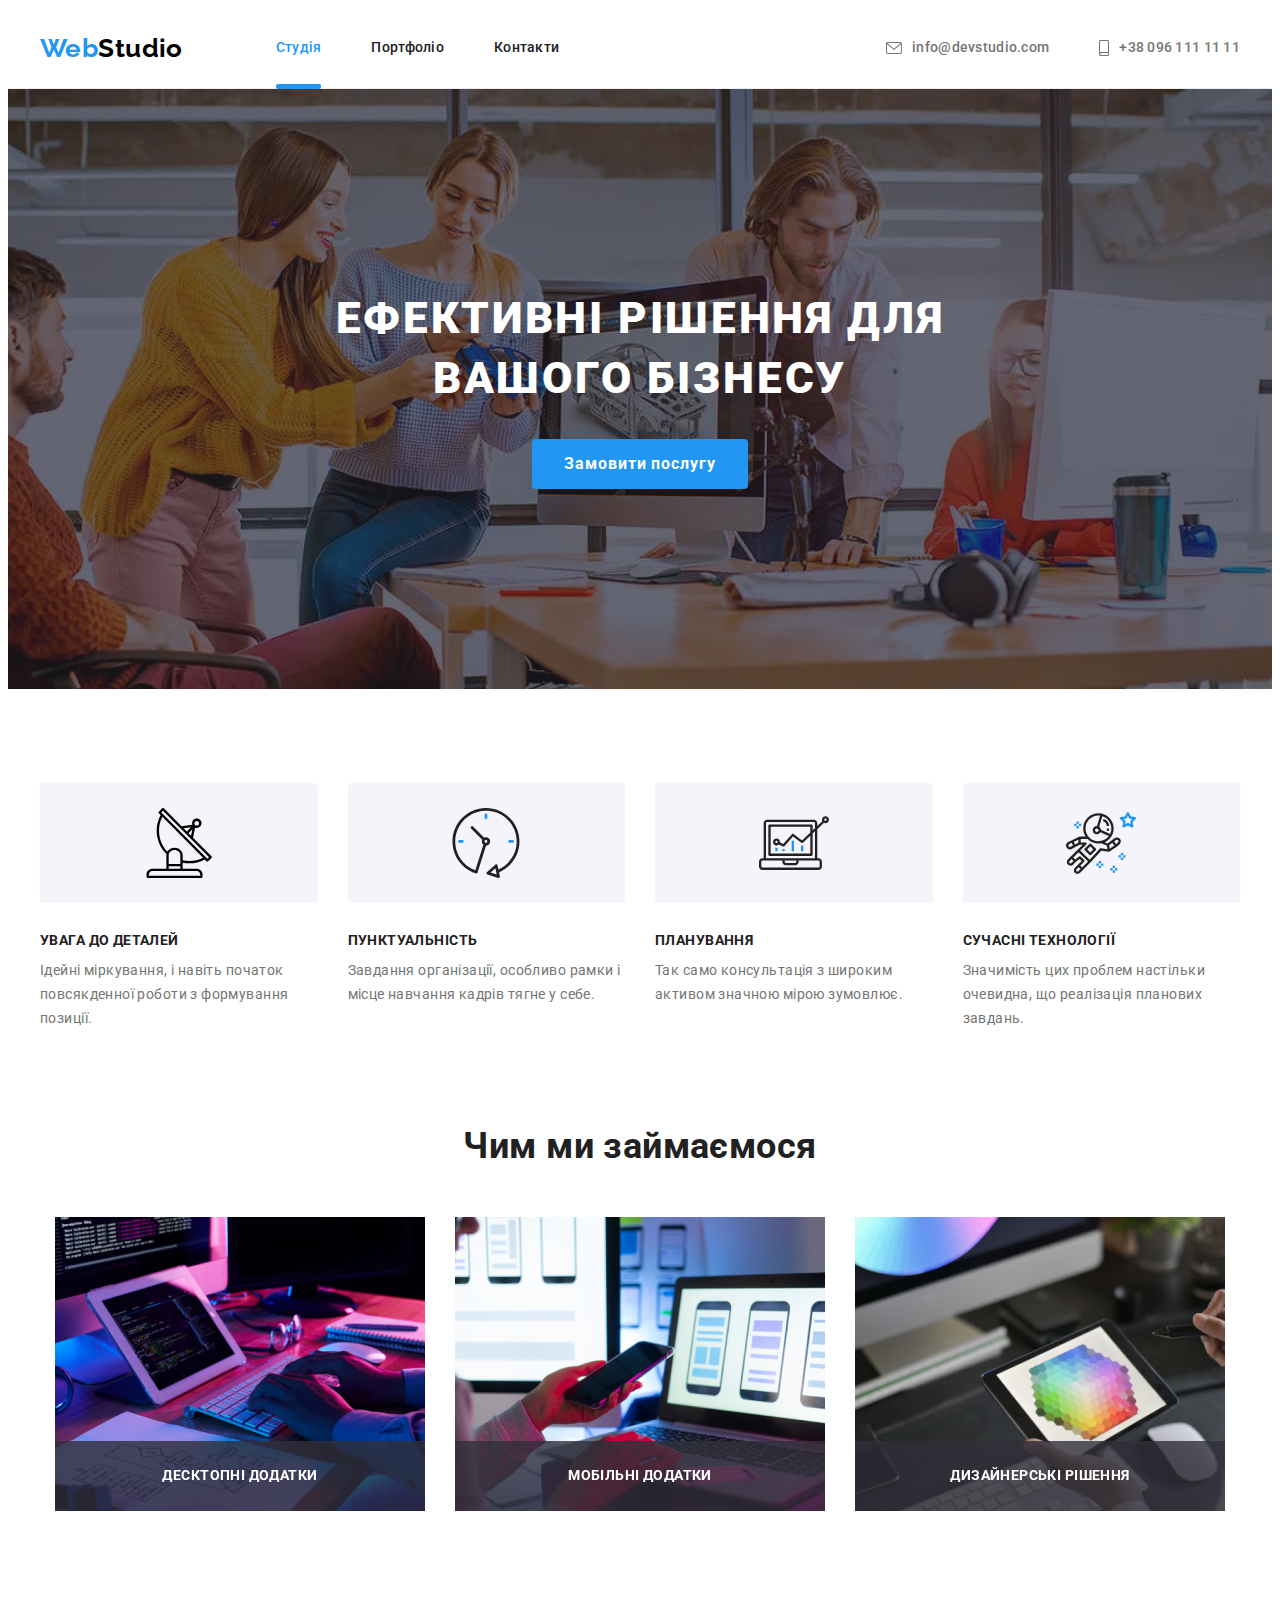
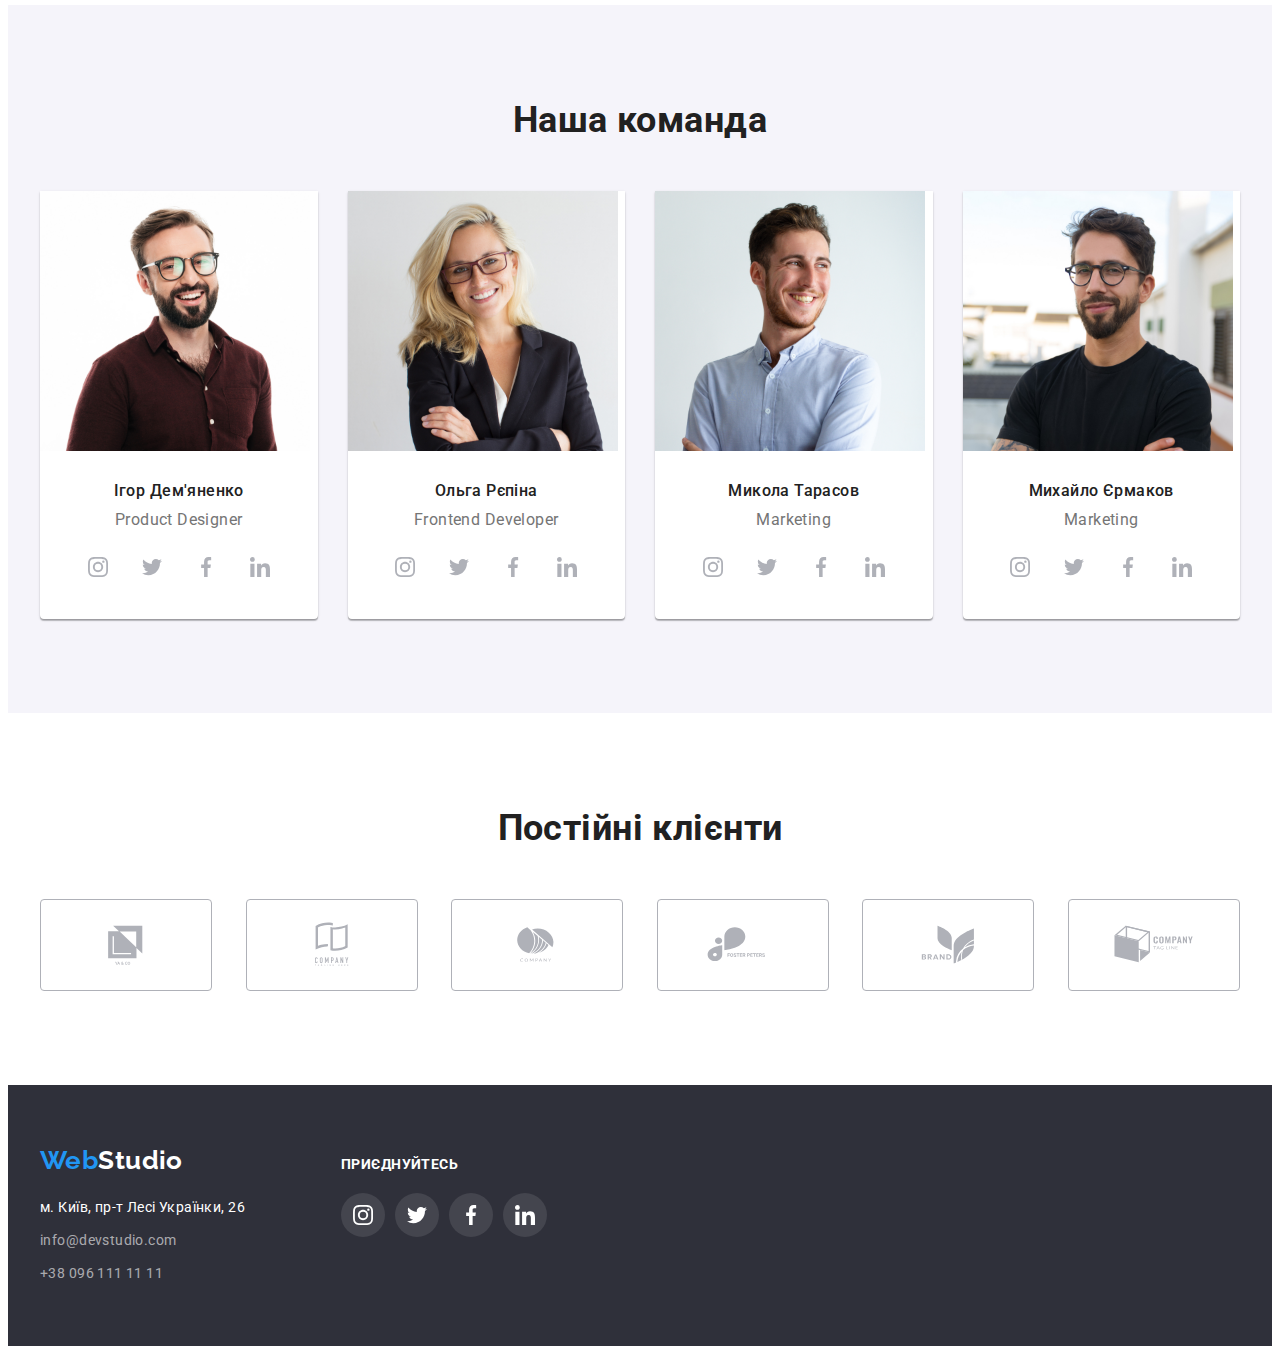
==== index.html @ 348ed179 "clone" ====
<!--Студія-->
<!DOCTYPE html>
<html lang="uk">

<head>
    <meta charset="UTF-8">
    <meta http-equiv="X-UA-Compatible" content="IE=edge">
    <meta name="viewport" content="width=device-width, initial-scale=1.0">
    <title>Document</title>
    <link rel="stylesheet" href="https://cdnjs.cloudflare.com/ajax/libs/modern-normalize/0.6.0/modern-normalize.min.css"
        integrity="sha256-a9JO7L1jGkja9va1xGMWEJspCfU/b9Vn5u/O5MdnKhw=" crossorigin="anonymous">
    <link
        href="https://fonts.googleapis.com/css2?family=Raleway:wght@700&family=Roboto:wght@400;500;700;900&display=swap"
        rel="stylesheet">

    <link rel="stylesheet" href="./css/styles.css">


</head>

<body>
    <header class="site-header">
        <div class="container">
            <a href="./index.html" class="logo"><span class="logo__accent">Web</span>Studio</a>
                <nav class="site-nav">
                    <ul class="list">
                        <li class="item"><a class="link link-current" href="">Студія</a></li>
                        <li class="item"><a class="link" href="./portfolio.html">Портфоліо</a></li>
                        <li class="item"><a class="link" href="">Контакти</a></li>
                    </ul>

                </nav>
                <ul class="auth-nav">
                    <li class="item">
                        <a class="link" href="mailto:info@devstudio.com"><svg class="icon-n" height="12" width="16">
                                <use href="./images/icons.svg#icon-envelope"></use>
                            </svg>info@devstudio.com</a>
                    </li>
                    <li class="item"><a class="link" href="tel:+380961111111"><svg class="icon-n" height="16" width="10">
                                <use href="./images/icons.svg#icon-smartphone"></use>
                            </svg>+38 096 111 11 11</a></li>
                </ul>
            </div>
    </header>
    <main>

        <section class="slogan">
            <div class="container">
            <h1 class="slogan-title">Ефективні рішення для <br />вашого бізнесу</h1>
            <button type="button" class="button-primary" data-modal-open>Замовити послугу</button>
            </div>
            <div class="backdrop is-hidden" data-modal>
                <div class="modal">
                    <button class="modal__button-close" data-modal-close>
                        <svg class="svg-close">
                            <use href="./images/sprite.svg#svg-close"></use>
                        </svg>
                    </button>
                    <form class="js-speaker-form form">
                        <h2 class="modal__topic">
                            Залиште свої дані, ми вам передзвонимо
                        </h2>
                        <label class="form-field">
                            <input type="text" name="name" class="form-input" placeholder=" ">
            
                            <span class="form-label">Ім'я</span>
                            <svg class="svg-modal">
                                <use href="./images/sprite.svg#modal-person"></use>
                            </svg>
                        </label>
            
                        <label class="form-field">
                            <input type="tel" name="tel" class="form-input" placeholder=" ">
            
                            <span class="form-label">Телефон</span>
                            <svg class="svg-modal">
                                <use href="./images/sprite.svg#modal-phone"></use>
                            </svg>
                        </label>
            
                        <label class="form-field">
                            <input type="email" name="mail" class="form-input" placeholder=" ">
            
                            <span class="form-label">Пошта</span>
                            <svg class="svg-modal">
                                <use href="./images/sprite.svg#modal-email"></use>
                            </svg>
                        </label>
                        <label class="form-field">
                            <textarea class="form-input form-input--comment" name="comment" placeholder=" "></textarea>
                            <span class="form-label--comment">Коментар</span>
                        </label>
            
                        <label class="form-field-checkbox">
                            <input class="checkbox" type="checkbox" name="topic" value="check">
                            <span class="icon"></span>
                            <span class="checkbox-text">
                                Погоджуюся з розсилкою та приймаю
                                <a href="" class="checkbox-link">Умови договору</a>
                            </span>
                        </label>
            
                        <button class="modal__button-send">Відправити</button>
                    </form>
                </div>
            </div>
        </section>

        <section class="features section">
            <div class="container">
                <h2 class="features-heading">Концепція</h2>
                <ul class="features-list">
                    <li class="item">
                        <div class="thumb">
                        <svg class="icon-p"  height="70" width="70">
                            <use href="./images/sprite.svg#icon-sputnik"></use>
                        </svg>
                        </div>
                        <h3 class="section-item-one">УВАГА ДО ДЕТАЛЕЙ</h3>
                        <p class="section-text">Ідейні міркування, і навіть початок повсякденної роботи з формування
                            позиції.</p>
                    </li>

                    <li class="item">
                        <div class="thumb">
                            <svg class="icon-p" height="70" width="70">
                                <use href="./images/icons.svg#icon-clock"></use>
                            </svg>
                        </div>
                        <h3 class="section-item-one">ПУНКТУАЛЬНІСТЬ</h3>
                        <p class="section-text">Завдання організації, особливо рамки і місце навчання кадрів тягне у
                            себе.</p>

                    </li>
                    <li class="item">
                        <div class="thumb">
                            <svg class="icon-p" height="70" width="70">
                                <use href="./images/icons.svg#icon-diagram"></use>
                            </svg>
                        </div>
                        <h3 class="section-item-one">ПЛАНУВАННЯ</h3>
                        <p class="section-text">Так само консультація з широким активом значною мірою зумовлює.</p>
                    </li>
                    <li class="item">
                        <div class="thumb">
                            <svg class="icon-p" height="70" width="70">
                                <use href="./images/icons.svg#icon-astronaut"></use>
                            </svg>
                        </div>
                        <h3 class="section-item-one">СУЧАСНІ ТЕХНОЛОГІЇ</h3>
                        <p class="section-text"> Значимість цих проблем настільки очевидна, що реалізація планових
                            завдань.
                        </p>
                    </li>
                </ul>
            </div>
        </section>
          
        <section class="what-we-do section">
            <div class="container">
            <h2 class="what-we-do__title">Чим ми займаємося</h2>
            <ul class="about-us list">
                <li class="about-us__item">
                    <img src="./images/img1.jpg" alt="Десктопні додатки" width="370">
                    <h3 class="about-us__label">Десктопні додатки</h3>
                </li>
                <li class="about-us__item">
                    <img src="./images/img2.jpg" alt="Мобільні додатки" width="370">
                    <h3 class="about-us__label">Мобільні додатки</h3>
                </li>
                <li class="about-us__item">
                    <img src="./images/img3.jpg" alt="Дизайнерські рішення" width="370">
                    <h3 class="about-us__label">Дизайнерські рішення</h3>
                </li>
            </ul>
            </div>
        </section>
    
        <section class="team section">
            <div class="container">
                <h2 class="section-title text-center ">Наша команда</h2>
                <ul class="team-cards text-center">
                    <li class="item">
                        <img class="image-block" src="./images/img4.jpg" alt="Ігор Дем'яненко" width="270">
                        <div class="description">
                            <h3 class="section-items">Ігор Дем'яненко</h3>
                            <p lang="en" class="section-desc">Product Designer</p>
                            <ul class="team-cards__social-links social-links">
                                <li class="social-links__item">
                                    <a href="" class="social-links__link">
                                        <svg class="social-links__icon" height="20" width="20">
                                            <use href="./images/icons.svg#icon-instagram"></use>
                                        </svg>
                                    </a>
                                </li>
                                <li class="social-links__item">
                                    <a href="" class="social-links__link">
                                        <svg class="social-links__icon" height="20" width="20">
                                            <use href="./images/icons.svg#icon-twitter"></use>
                                        </svg>
                                    </a>
                                </li>
                                <li class="social-links__item">
                                    <a href="" class="social-links__link">
                                        <svg class="social-links__icon" height="20" width="20">
                                            <use href="./images/icons.svg#icon-facebook"></use>
                                        </svg>
                                    </a>
                                </li>
                                <li class="social-links__item">
                                    <a href="" class="social-links__link">
                                        <svg class="social-links__icon" height="20" width="20">
                                            <use href="./images/icons.svg#icon-linkedin"></use>
                                        </svg>
                                    </a>
                                </li>
                            </ul>
                        </div>
                    </li>
                    <li class="item">
                        <img class="image-block" src="./images/img5.jpg" alt="Ольга Рєпіна" width="270">
                        <div class="description">
                            <h3 class="section-items">Ольга Рєпіна</h3>
                            <p lang="en" class="section-desc">Frontend Developer</p>
                            <ul class="team-cards__social-links social-links">
                                <li class="social-links__item">
                                    <a href="" class="social-links__link">
                                        <svg class="social-links__icon" height="20" width="20">
                                            <use href="./images/icons.svg#icon-instagram"></use>
                                        </svg>
                                    </a>
                                </li>
                                <li class="social-links__item">
                                    <a href="" class="social-links__link">
                                        <svg class="social-links__icon" height="20" width="20">
                                            <use href="./images/icons.svg#icon-twitter"></use>
                                        </svg>
                                    </a>
                                </li>
                                <li class="social-links__item">
                                    <a href="" class="social-links__link">
                                        <svg class="social-links__icon" height="20" width="20">
                                            <use href="./images/icons.svg#icon-facebook"></use>
                                        </svg>
                                    </a>
                                </li>
                                <li class="social-links__item">
                                    <a href="" class="social-links__link">
                                        <svg class="social-links__icon" height="20" width="20">
                                            <use href="./images/icons.svg#icon-linkedin"></use>
                                        </svg>
                                    </a>
                                </li>
                            </ul>
                        </div>
                    </li>
                    <li class="item">
                        <img class="image-block" src="./images/img6.jpg" alt="Микола Тарасов" width="270">
                        <div class="description">
                            <h3 class="section-items">Микола Тарасов</h3>
                            <p lang="en" class="section-desc">Marketing</p>
                            <ul class="team-cards__social-links social-links">
                                <li class="social-links__item">
                                    <a href="" class="social-links__link">
                                        <svg class="social-links__icon" height="20" width="20">
                                            <use href="./images/icons.svg#icon-instagram"></use>
                                        </svg>
                                    </a>
                                </li>
                                <li class="social-links__item">
                                    <a href="" class="social-links__link">
                                        <svg class="social-links__icon" height="20" width="20">
                                            <use href="./images/icons.svg#icon-twitter"></use>
                                        </svg>
                                    </a>
                                </li>
                                <li class="social-links__item">
                                    <a href="" class="social-links__link">
                                        <svg class="social-links__icon" height="20" width="20">
                                            <use href="./images/icons.svg#icon-facebook"></use>
                                        </svg>
                                    </a>
                                </li>
                                <li class="social-links__item">
                                    <a href="" class="social-links__link">
                                        <svg class="social-links__icon" height="20" width="20">
                                            <use href="./images/icons.svg#icon-linkedin"></use>
                                        </svg>
                                    </a>
                                </li>
                            </ul>
                        </div>
                    </li>
                    <li class="item">
                        <img class="image-block" src="./images/img7.jpg" alt="Михайло Єрмаков" width="270">
                        <div class="description">
                            <h3 class="section-items">Михайло Єрмаков</h3>
                            <p lang="en" class="section-desc">Marketing</p>
                            <ul class="team-cards__social-links social-links">
                                <li class="social-links__item">
                                    <a href="" class="social-links__link">
                                        <svg class="social-links__icon" height="20" width="20">
                                            <use href="./images/icons.svg#icon-instagram"></use>
                                        </svg>
                                    </a>
                                </li>
                                <li class="social-links__item">
                                    <a href="" class="social-links__link">
                                        <svg class="social-links__icon" height="20" width="20">
                                            <use href="./images/icons.svg#icon-twitter"></use>
                                        </svg>
                                    </a>
                                </li>
                                <li class="social-links__item">
                                    <a href="" class="social-links__link">
                                        <svg class="social-links__icon" height="20" width="20">
                                            <use href="./images/icons.svg#icon-facebook"></use>
                                        </svg>
                                    </a>
                                </li>
                                <li class="social-links__item">
                                    <a href="" class="social-links__link">
                                        <svg class="social-links__icon" height="20" width="20">
                                            <use href="./images/icons.svg#icon-linkedin"></use>
                                        </svg>
                                    </a>
                                </li>
                            </ul>
                        </div>
                    </li>
                </ul>
            </div>
        </section>
       
            <section class="customer section">
                <div class="container">
                <h2 class="customer_title">Постійні клієнти</h2>
                <ul class="customer_content list">
                    <li class="customer__item">
                        <a href="" class="customer__link">
                            <svg class="clients__icon" height="60" width="106">
                                <use href="./images/icons.svg#icon-client1"></use>
                            </svg>                    
                        </a>
                    </li>
                    <li class="customer__item">
                        <a href="" class="customer__link">
                            <svg class="clients__icon" height="60" width="106">
                                <use href="./images/icons.svg#icon-client2"></use>
                            </svg>
                        </a>
                    </li>
                    <li class="customer__item">
                        <a href="" class="customer__link">
                            <svg class="clients__icon" height="60" width="106">
                                <use href="./images/icons.svg#icon-client3"></use>
                            </svg>
                        </a>
                    </li>
                    <li class="customer__item">
                        <a href="" class="customer__link">
                            <svg class="clients__icon" height="60" width="106">
                                <use href="./images/icons.svg#icon-client4"></use>
                            </svg>
                        </a>
                    </li>
                    <li class="customer__item">
                        <a href="" class="customer__link">
                            <svg class="clients__icon" height="60" width="106">
                                <use href="./images/icons.svg#icon-client5"></use>
                            </svg>
                        </a>
                    </li>
                    <li class="customer__item">
                        <a href="" class="customer__link">
                            <svg class="clients__icon" height="60" width="106">
                                <use href="./images/icons.svg#icon-client6"></use>
                            </svg>
                        </a>
                    </li>
                </ul>
                </div>
            </section>
      
    </main>

    <footer class="site-footer">
        <div class="site-footer__container container">
            <div class="site-footer__nav-links">
                <a href="./index.html" class="logo site-footer__logo"><span class="logo__accent">Web</span>Studio</a>
                <address class="footer-contacts">
                    <ul>
                        <li class="footer-contacts__item">
                            <a class="footer-contacts__link footer-contacts__link--address"
                                href="https://goo.gl/maps/XUFfffDGWBc9zeDt5">м. Київ, пр-т Лесі Українки, 26</a>
                        </li>
                        <li class="footer-contacts__item">
                            <a class="footer-contacts__link" href="mailto:info@devstudio.com">info@devstudio.com</a>
                        </li>
                        <li class="footer-contacts__item">
                            <a class="footer-contacts__link" href="tel:+380961111111">+38 096 111 11 11</a>
                        </li>
                    </ul>
                </address>
            </div>

            <div class="site-footer__social-links">
                <p class="site-footer__heading">Приєднуйтесь</p>
                <ul class="site-footer__social-list social-links">
                    <li class="social-links__item">
                        <a href="" class="site-footer__social-link social-links__link">
                            <svg class="social-links__icon" height="20" width="20">
                                <use href="./images/icons.svg#icon-instagram"></use>
                            </svg>
                        </a>
                    </li>
                    <li class="social-links__item">
                        <a href="" class="site-footer__social-link social-links__link">
                            <svg class="social-links__icon" height="20" width="20">
                                <use href="./images/icons.svg#icon-twitter"></use>
                            </svg>
                        </a>
                    </li>
                    <li class="social-links__item">
                        <a href="" class="site-footer__social-link social-links__link">
                            <svg class="social-links__icon" height="20" width="20">
                                <use href="./images/icons.svg#icon-facebook"></use>
                            </svg>
                        </a>
                    </li>
                    <li class="social-links__item">
                        <a href="" class="site-footer__social-link social-links__link">
                            <svg class="social-links__icon" height="20" width="20">
                                <use href="./images/icons.svg#icon-linkedin"></use>
                            </svg>
                        </a>
                    </li>
                </ul>
            </div>
        </div>
    </footer>
    <script src="./js/modal.js"></script>
</body>

</html>
---- css/styles.css ----
:root {
    --primary-text-color: #757575;
    --title-text-color: #212121;
    --title-text-color-one: #000000;
    --accent-color: #2196F3;
    --primary-bt-color: #FFFFFF;
    --accent-color-one: #F5F4FA;
    --primary-phon-color: hsla(0, 0%, 100%, 0.6);
    --primary-brg-color: #2F303A;
    --header-border-color: #ececec;
    --list-items-gap: 30px;
    --portfolio-cards-border-color: #eee;
    --bg-color-gray: #f5f4fa;
    --text-color-social: #afb1b8;
    --bg-color-button: #188ce8;
    --thumb-color: #afb1b8;
    --thumb-color-hover: #2196f3;
    --border-input: rgba(255, 255, 255, 0.3);
    --cubic: cubic-bezier(0.42, 0, 0.58, 1);
    --portfolio-cart-before: rgba(33, 150, 243, 0.9);
    --modal-input: rgba(33, 33, 33, 0.2);
    --foot-line: rgba(255, 255, 255, 0.1);
    --line: rgba(0, 0, 0, 0.5);
    --text-grey-opac: rgba(255, 255, 255, 0.6);
    --text-copyright: rgba(255, 255, 255, 0.4);
    --border-card: #eeeeee;
}

h1,
h2,
h3,
h4,
h5,
h6,
p,
ul {
    margin: 0;
    padding: 0;
}
ul {
    list-style: none;
}
body {
    background: var(--primary-bt-color);
    color: var(--primary-text-color);
    font-size: 14px;
    font-family: Roboto, sans-serif;
    letter-spacing: 0.03em;
}
img {
    display: block;
    max-width: 100%;
    height: auto;
}
.container {
    margin-left: auto;
    margin-right: auto;
    padding-left: 15px;
    padding-right: 15px;
    width: 1200px;
}
.section {
    padding-top: 94px;
    padding-bottom: 94px;
}
.image-block {
    display: block;
}
.visually-hidden {
    position: absolute;
    width: 1px;
    height: 1px;
    margin: -1px;
    padding: 0;
    overflow: hidden;
    border: 0;
    clip: rect(0 0 0 0);
}
.link {
    text-decoration: none;
}
.text-center {
    text-align: center;
}
.heading {
    font-size: 36px;
    line-height: 1.17;
    text-align: center;
}
button {
    font-family: inherit;
    cursor: pointer;
}
.site-header {
    border-bottom: 1px solid var(--header-border-color);
}
.site-header .container {
    display: flex;
    align-items: center;
}
.site-nav {
    margin-left: 93px;
}
.site-nav .list {
    display: flex;
}
.site-nav .item:not(:first-child),
.auth-nav .item:not(:first-child) {
    margin-left: 50px;
}
.site-nav .link {
    color: var(--title-text-color);
    font-weight: 500;
    line-height: 1.14;
    letter-spacing: 0.02em;
    display: block;
    padding-top: 32px;
    padding-bottom: 32px;
    transition-property: color;
    transition-duration: 250ms;
    transition-timing-function: cubic-bezier(0.42, 0, 0.58, 1);
    position: relative;
}
.site-nav .link:hover,
.site-nav .link:focus {
    color: var(--accent-color);   
}
.site-nav .link-current {
    color: var(--accent-color);   
}
.site-nav .link-current::after{
    content: "";
        display: block;
        width: 100%;
        height: 5px;
        border-radius: 2px;
        background-color: var(--accent-color);
        position: absolute;
        left: 0px;
        bottom: -1px;
        opacity: 0;
}
.site-nav .link::after{
    opacity: 0;
}
.site-nav .link-current::after {
    opacity: 1;
}
.auth-nav .item {
    font-weight: 500;
    line-height: 1.14;
    letter-spacing: 0.02em; 
}
.auth-nav .link:hover,
.auth-nav .link:focus {
    color: var(--accent-color);
}
.auth-nav .link {
    display: flex;
    padding-top: 32px;
    padding-bottom: 32px;
    color: var(--primary-text-color);
    align-items: center;
    transition: color 250ms cubic-bezier(0.4, 0, 0.2, 1);
}
.auth-nav {
    display: flex;
    margin-left: auto;
    align-items: center;
}
.auth-nav .icon-n {
    --color4: currentColor;
    margin-right: 10px;    
}
.icon {
    display: inline-block;
    align-items: center;
    justify-content: center;
}
.logo {
    font-family: Raleway, sans-serif;
    font-weight: 700;
    font-size: 26px;
    line-height: 1.19;
    text-decoration: none;
    color: var(--title-text-color-one);
}
.logo__accent {
    color: var(--accent-color);
    font-family: Raleway, sans-serif;
}
.slogan {
    max-width: 1600px;
    margin: 0 auto;
    background-color: var(--primary-brg-color);
    padding-top: 200px;
    padding-bottom: 200px;
    text-align: center;
    background-image: linear-gradient(rgba(47, 48, 58, 0.4), rgba(47, 48, 58, 0.4)),
        url(../images/hero.jpg);
    background-repeat: no-repeat;
    background-position: center;
    background-size: 1600px;
}

.slogan-title {
    color: var(--primary-bt-color);
    font-weight: 900;
    font-size: 44px;
    line-height: 1.36;
    text-transform: uppercase;
    letter-spacing: 0.06em;
    text-align: center;
}

.button {
    color: var(--primary-bt-color);
    background-color: var(--accent-color);
    font-family: inherit;
    text-align: center;
}

.button-primary {
    color: var(--primary-bt-color);
    background-color: var(--accent-color);
    font-weight: 700;
    font-size: 16px;
    line-height: 1.88;
    letter-spacing: 0.06em;
    text-align: center;
    margin-top: 30px;
    padding: 10px 32px;
    border: 0 solid transparent;
    border-radius: 4px;
    transition-property:background-color;
    transition-duration: 250ms;
    transition-timing-function: cubic-bezier(0.42, 0, 0.58, 1);
}

.button-primary:hover,
.button-primary:focus {
    background-color: var(--bg-color-button); 
}

.backdrop {
    position: fixed;
    top: 0;
    left: 0;
    width: 100%;
    height: 100%;
    background-color: rgba(0, 0, 0, 0.5);
    opacity: 1;
    transition: opacity 250ms cubic-bezier(0.4, 0, 0.2, 1);
}

.backdrop.is-hidden {
    opacity: 0;
    pointer-events: none;
}

.backdrop.is-hidden .modal {
    transform: translate(-50%, -50%) scale(1.1);
}

.modal {
    position: absolute;
    top: 50%;
    left: 50%;

    min-height: 581px;
    min-width: 528px;

    background-color: var(--primary-bt-color);
    color: var(--title-text-color);
    transform: translate(-50%, -50%) scale(1);

    transition: transform 250ms cubic-bezier(0.4, 0, 0.2, 1);
    box-shadow: 0px 1px 3px rgba(0, 0, 0, 0.12), 0px 1px 1px rgba(0, 0, 0, 0.14), 0px 2px 1px rgba(0, 0, 0, 0.2);
        border-radius: 4px;
}

.modal__topic {
    margin: 0px;
    padding-bottom: 30px;
    font-weight: bold;
    font-size: 20px;
    line-height: 1.15;
    text-align: center;
    letter-spacing: 0.03em;
}

.modal__button-close {
    position: absolute;
    top: 8px;
    right: 8px;
    width: 30px;
    height: 30px;
    border-radius: 50%;
    border: none;
    background-color: var(--primary-bt-color);
    box-shadow: 0px 2px 1px rgba(0, 0, 0, 0.2), 0px 1px 1px rgba(0, 0, 0, 0.14),
        0px 1px 3px rgba(0, 0, 0, 0.12);

}
.modal__button-close:hover,
.modal__button-close:focus{
   fill: var(--accent-color)
}

.svg-close {
    width: 11px;
    height: 11px;
}
.form {
    padding: 40px;
    width: 528px;
}

.form-field {
    position: relative;
    display: block;
    color: var(--primary-text-color);
    margin-bottom: 28px;
    font-size: 14px;
    line-height: 1.14;
    letter-spacing: 0.01em;
}

.form-input {
    min-width: 448px;
    margin: 0px;
    padding: 14px 42px;
    font: inherit;
    border-radius: 4px;
    border: 1px solid var(--modal-input);
    outline: none;
}

.form-input--comment {
    width: 100%;
    height: 120px;
    resize: none;
}

.form-input:focus-within {
    border: 1px solid var(--accent-color);
}

.svg-modal {
    position: absolute;
    width: 18px;
    height: 18px;
    top: 50%;
    left: 16px;
    transform: translateY(-50%);
    transition: transform 250ms cubic-bezier(0.4, 0, 0.2, 1);
    display: inline-block;
    width: 18px;
    height: 18px;
}

.form-label {
    position: absolute;
    top: 50%;
    left: 42px;
    transform: translateY(-50%);
    transition: transform 250ms cubic-bezier(0.4, 0, 0.2, 1);
}

.form-label--comment {
    position: absolute;
    top: 12px;
    left: 16px;
    transform: translateY(0);
    transition: transform 250ms cubic-bezier(0.4, 0, 0.2, 1);
}

.form-field:focus-within>.form-label--comment {
    transform: translateY(-35px);
    color: var(--accent-color);
}

.form-input:not(:placeholder-shown)+.form-label--comment {
    transform: translateY(-35px);
}

.form-field:focus-within>.svg-modal {
    fill: var(--accent-color);
}

.form-field:focus-within>.form-label {
    transform: translate(-26px, -45px);
    color: var(--accent-color);
}

.form-input:not(:placeholder-shown)+.form-label {
    transform: translate(-26px, -45px);
}

.form-field-checkbox {
    display: inline-flex;
    align-items: center;
    margin-bottom: 30px;
}

.checkbox {
    position: absolute;
    width: 1px;
    height: 1px;
    margin: -1px;
    padding: 0;
    overflow: hidden;
    border: 0;
    clip: rect(0 0 0 0);
}

.icon {
    display: inline-block;
    width: 15px;
    height: 15px;
    margin-right: 8px;
    border: 2px solid var(--title-text-color);
    border-radius: 4px;
    box-shadow: 0px 2px 1px rgba(0, 0, 0, 0.2), 0px 1px 1px rgba(0, 0, 0, 0.14),
        0px 1px 3px rgba(0, 0, 0, 0.12);
}

.checkbox:checked+.icon {
    border-color: var(--accent-color);
    background-color: var(--accent-color);
    background-image: url(../images/icon-check.svg);
    background-size: contain;
}

.checkbox-text {
    font-size: 14px;
    line-height: 1.71;
    margin: 0px;
    padding: 0px;
    letter-spacing: 0.03em;
    color: var(--primary-text-color);
}

.checkbox-link {
    text-decoration: underline;
    color: var(--accent-color);
}

.modal__button-send {
    display: inline-block;
    border-radius: 4px;
    padding: 10px 32px;
    min-width: 200px;
    border: 1px solid transparent;
    color: var(--primary-bt-color);
    background-color: var(--accent-color);
    font-family: inherit;
    font-weight: bold;
    font-size: 16px;
    line-height: 1.87;
    text-decoration: none;
    text-align: center;
    transition: transform 250ms cubic-bezier(0.4, 0, 0.2, 1);
    box-shadow: 0px 4px 4px rgba(0, 0, 0, 0.15);
}

.features-heading,
.portfolio-heading {
    position: absolute;
    white-space: nowrap;
    width: 1px;
    height: 1px;
    overflow: hidden;
    border: 0;
    padding: 0;
    clip: rect(0 0 0 0);
    clip-path: inset(50%);
    margin: -1px;
}
.features-list {
    display: flex;
    margin-left: calc(-1 * var(--list-items-gap));
}

.features-list .thumb {
    height: 120px;
    border-radius: 4px;
    background-color: var(--bg-color-gray);
    margin-bottom: 30px;
}
.thumb {
    display: flex;
    align-items: center;
    justify-content: center;
}

.features-list .item {
    flex-basis: calc(100% / 4 - var(--list-items-gap));
    margin-left: var(--list-items-gap);
}

.what-we-do {
    padding-top: 0;
}
.what-we-do__title {
    color: var(--title-text-color);
    font-weight: bold;
    font-size: 36px;
    line-height: 1.17;
    text-align: center;
      margin-bottom: 50px;
}

.about-us {
    display: flex;
    justify-content: center;
}

.about-us__item {
    margin-left: 30px;
    position: relative;
}

.about-us__item:first-child {
    margin-left: 0px;
}

.about-us__label {
    display: inline-flex;
    justify-content: center;
    align-items: center;
    width: 100%;
    height: 70px;
    color: var(--primary-bt-color);
    font-weight: bold;
    font-size: 14px;
    line-height: 1.14;
    text-align: center;
    text-transform: uppercase;
    margin: 0px;
    background-color: rgba(47, 48, 58, 0.8);
    position: absolute;
    bottom: 0px;
    right: 50%;
    transform: translate(50%);
}
.team {
    background-color: var(--bg-color-gray);
}

.team-cards {
    display: flex;
    margin-top: 50px;
    margin-left: calc(-1 * var(--list-items-gap));
}
.section-items {
    color: var(--title-text-color);
    font-weight: 500;
    font-size: 16px;
    line-height: 1.19;
}
.section-desc {
    color: var(--primary-text-color);
    font-size: 16px;
    line-height: 1.19;
}
.team-cards .item {
    flex-basis: calc(100% / 3 - var(--list-items-gap));
    margin-left: var(--list-items-gap);

    background-color: var(--primary-bt-color);
    box-shadow: 0px 1px 3px rgba(0, 0, 0, 0.12), 0px 1px 1px rgba(0, 0, 0, 0.14),
        0px 2px 1px rgba(0, 0, 0, 0.2);
    border-radius: 0px 0px 4px 4px;
}

.team-cards .description {
    padding-top: 30px;
    padding-bottom: 30px;
    padding-left: 24px;
    padding-right: 24px;
}

.team-cards .section-desc {
    margin-top: 10px;
}

.social-links {
    margin-top: 16px;
    align-items: center;
    display: flex;
    justify-content: center;
}

.social-links__item:not(:last-child) {
    margin-right: 10px;
}

.social-links__link {
    display: flex;
    height: 44px;
    width: 44px;
    border-radius: 50%;
    color: var(--text-color-social);
    align-items: center;
    justify-content: center;
    transition: color 250ms cubic-bezier(0.4, 0, 0.2, 1), background-color 250ms cubic-bezier(0.4, 0, 0.2, 1);
}

.social-links__link:hover,
.social-links__link:focus {
    color: var(--primary-bt-color);
    background-color: var(--accent-color);
}

.social-links__icon {
    --color1: currentColor;
}
.customer_title {
    color: var(--title-text-color);
    font-weight: bold;
    font-size: 36px;
    line-height: 1.17;
    text-align: center;
    margin-bottom: 50px;
}

.customer_content {
    display: flex;
    justify-content: space-between;
}

.customer__item {
    margin-left: 30px;
}

.customer__item:first-child {
    margin-left: 0;
}

.customer__link {
    display: flex;
    align-items: center;
    justify-content: center;
    width: 170px;
    height: 90px;
    color: var(--text-color-social);
    border: 1px solid var(--text-color-social);
    border-radius: 4px;
    transition: color 250ms cubic-bezier(0.4, 0, 0.2, 1), border 250ms cubic-bezier(0.4, 0, 0.2, 1);
}

.customer__link:hover,
.customer__link:focus {
    color: var(--accent-color);
    border: 1px solid var(--accent-color);
}

.clients__icon {
    --color1: currentColor;
    height: 50px;
}
.option {
    display: flex;
    justify-content: center;
    margin-bottom: 50px;
}

.option__item {
    margin-left: 8px;
}

.option__item:first-child {
    margin-left: 0px;
}

.option__button {
    color: var(--title-text-color);
    background-color: var(--accent-color-one);
    font-weight: 500;
    font-size: 16px;
    line-height: 1.62;
    text-align: center;
    border-radius: 4px;
    border: none;
    padding: 6px 22px;
    transition-property: color, background-color, box-shadow;
    transition-duration: 250ms;
    transition-timing-function: cubic-bezier(0.42, 0, 0.58, 1);
}

.option__button:hover,
.option__button:focus {
    background-color: var(--accent-color);
    color: var(--primary-bt-color);
    box-shadow: 0px 2px 2px rgba(0, 0, 0, 0.12), 0px 1px 2px rgba(0, 0, 0, 0.08),
        0px 3px 1px rgba(0, 0, 0, 0.1);
}
.card-set {
    display: flex;
    flex-wrap: wrap;
    justify-content: center;
}

.card-set__item {
    width: 370px;
    margin-right: 30px;
    margin-bottom: 30px;
}


.card-set__link:hover {
    box-shadow: 1px 4px 6px rgba(0, 0, 0, 0.16), 0px 4px 4px rgba(0, 0, 0, 0.06),
        0px 1px 1px rgba(0, 0, 0, 0.12);

}

.card-set__link.link {
    display: block;
    transition: box-shadow 250ms var(--cubic);
}

.card-set__img {
    position: relative;
    overflow: hidden;
}

.card-set__item:nth-child(3n) {
    margin-right: 0px;
}

.card-set__item:nth-last-child(-n + 3) {
    margin-bottom: 0px;
}

.filter-about {
    color: var(--primary-bt-color);
    padding: 63px 24px;
    font-size: 18px;
    line-height: 1.56;
    margin: 0px;
}

.card-set__tabs {
    padding: 20px 24px;
    border: 1px solid var(--border-card);
}

.card-set__p {
    position: absolute;
    bottom: 0px;
    left: 0px;
    width: 100%;
    height: 100%;
    background-color: var(--portfolio-cart-before);
    transform: translateY(100%);
    opacity: 1;
    transition: transform 250ms var(--cubic), opacity 250ms var(--cubic),
        box-shadow 250ms var(--cubic);
}

.card-set__link:hover .card-set__p,
.card-set__link:focus .card-set__p {
    transform: translateY(0);
    opacity: 1;
}

.card-set__title {
    color: var(--title-text-color);
    font-weight: bold;
    font-size: 18px;
    line-height: 2;
    letter-spacing: 0.06em;
    margin-bottom: 4px;
}

.card-set__text {
    color: var(--primary-text-color);
    font-size: 16px;
    line-height: 1.87;
}

.button-div input {
    margin: 0;
    padding: 18px 12px;
    border-radius: 4px;
    box-shadow: 0px 4px 4px rgba(0, 0, 0, 0.15);
}
.site-footer {
    padding-top: 60px;
    padding-bottom: 60px;
    background-color: var(--primary-brg-color);
}

.site-footer__container {
    display: flex;
    align-items: baseline;
}

.site-footer__nav-links {
    width: 231px;
}

.site-footer__logo {
    color: var(--primary-bt-color);
}

.site-footer__social-links {
    margin-left: 70px;
}

.site-footer__heading {
    font-weight: 700;
    line-height: 1.14;
    text-transform: uppercase;
    color: var(--primary-bt-color);
}

.site-footer__social-list {
    margin-top: 20px;
}

.site-footer__social-link {
    color: var(--primary-bt-color);
    background-color: rgba(255, 255, 255, 0.1);
}

.footer-contacts {
    margin-top: 20px;
}
.footer-contacts__item:not(:first-child) {
    margin-top: 9px;
}

.footer-contacts__link {
    font-style: normal;
    text-decoration: none;
    line-height: 1.71;
    color: var(--primary-phon-color);
    transition: color 250ms cubic-bezier(0.4, 0, 0.2, 1);
}

.footer-contacts__link:hover,
.footer-contacts__link:focus {
    color: var(--accent-color);
}

.footer-contacts__link--address {
    color: var(--primary-bt-color);
}
.section-item-one {
    color: var(--title-text-color);
    font-weight: 700;
    font-size: 14px;
    line-height: 1.14;
    letter-spacing: 0.03em;
    margin-bottom: 10px;
}

.section-text {
    color: var(--primary-text-color);
    line-height: 1.71;
}

.section-title {
    font-weight: 700;
    font-size: 36px;
    line-height: 1.17;
    color: var(--title-text-color);
}
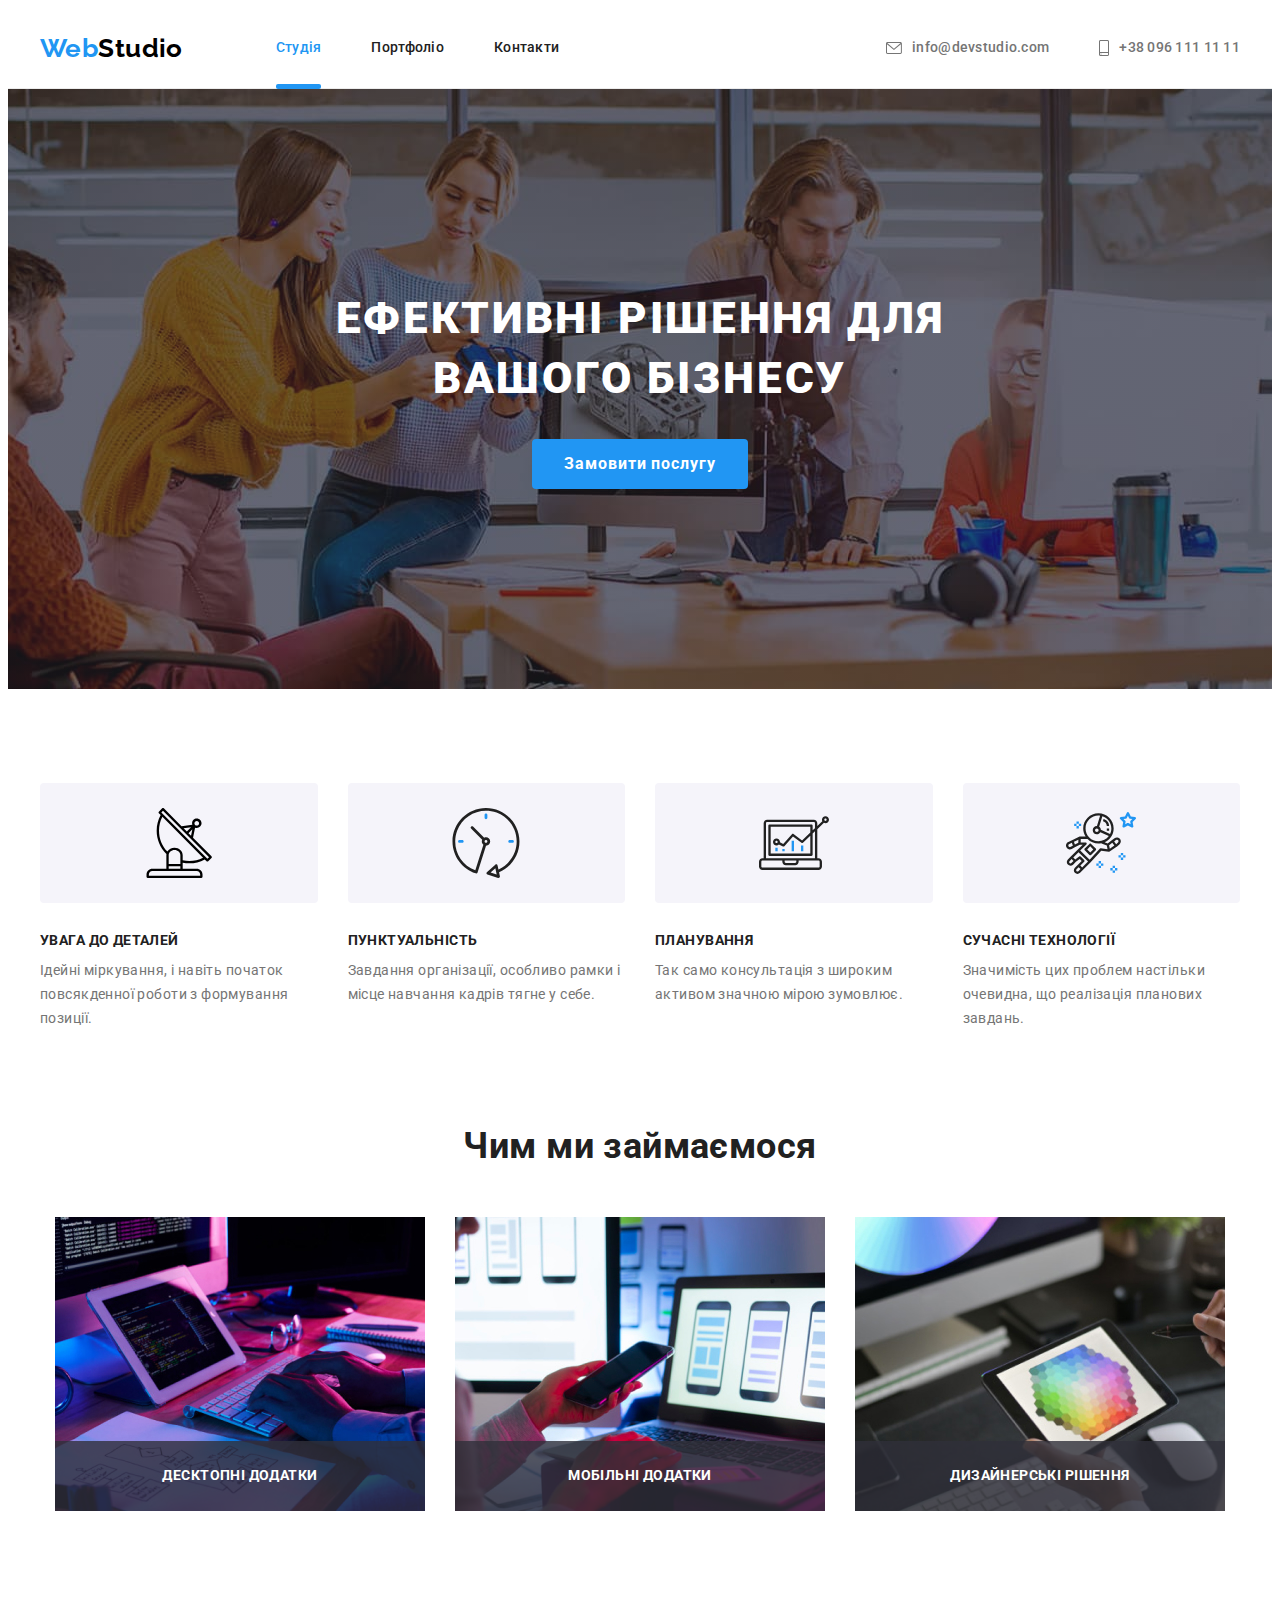
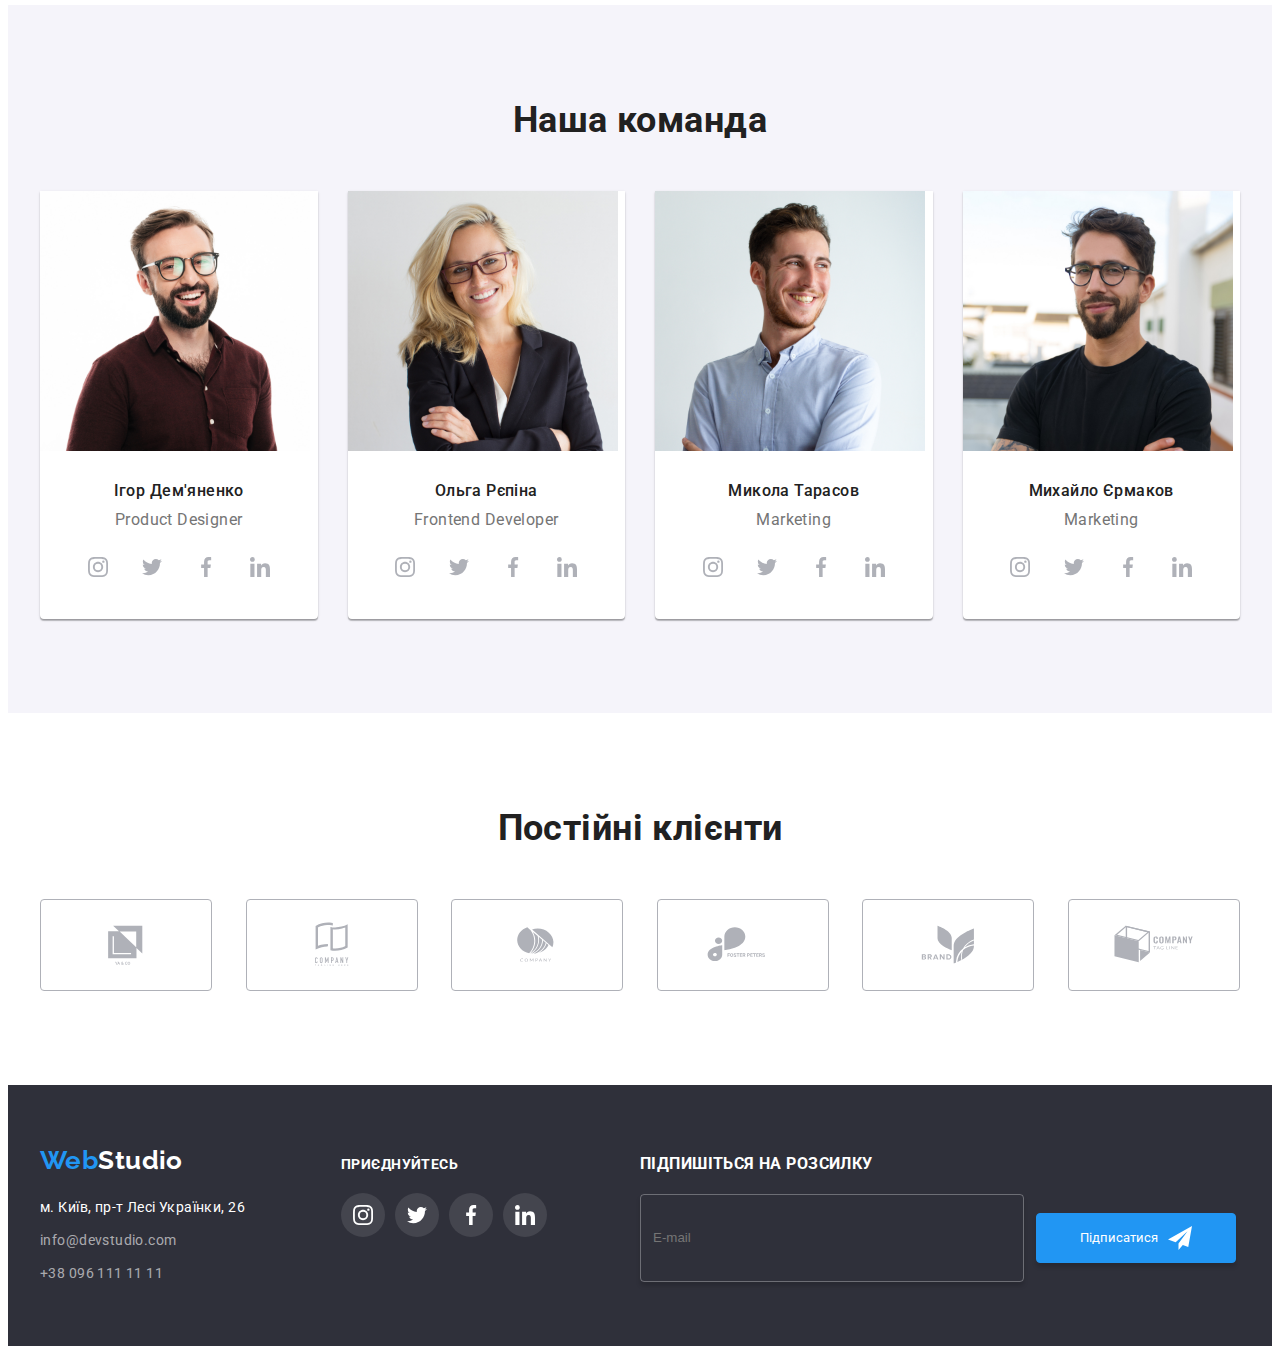
==== commit 9c169042: "modal" ====
--- a/index.html
+++ b/index.html
@@ -22,88 +22,83 @@
     <header class="site-header">
         <div class="container">
             <a href="./index.html" class="logo"><span class="logo__accent">Web</span>Studio</a>
-                <nav class="site-nav">
-                    <ul class="list">
-                        <li class="item"><a class="link link-current" href="">Студія</a></li>
-                        <li class="item"><a class="link" href="./portfolio.html">Портфоліо</a></li>
-                        <li class="item"><a class="link" href="">Контакти</a></li>
-                    </ul>
-
-                </nav>
-                <ul class="auth-nav">
-                    <li class="item">
-                        <a class="link" href="mailto:info@devstudio.com"><svg class="icon-n" height="12" width="16">
-                                <use href="./images/icons.svg#icon-envelope"></use>
-                            </svg>info@devstudio.com</a>
-                    </li>
-                    <li class="item"><a class="link" href="tel:+380961111111"><svg class="icon-n" height="16" width="10">
-                                <use href="./images/icons.svg#icon-smartphone"></use>
-                            </svg>+38 096 111 11 11</a></li>
-                </ul>
-            </div>
+            <nav class="site-nav">
+                <ul class="list">
+                    <li class="item"><a class="link link-current" href="">Студія</a></li>
+                    <li class="item"><a class="link" href="./portfolio.html">Портфоліо</a></li>
+                    <li class="item"><a class="link" href="">Контакти</a></li>
+                </ul>
+
+            </nav>
+            <ul class="auth-nav">
+                <li class="item">
+                    <a class="link" href="mailto:info@devstudio.com"><svg class="icon-n" height="12" width="16">
+                            <use href="./images/icons.svg#icon-envelope"></use>
+                        </svg>info@devstudio.com</a>
+                </li>
+                <li class="item"><a class="link" href="tel:+380961111111"><svg class="icon-n" height="16" width="10">
+                            <use href="./images/icons.svg#icon-smartphone"></use>
+                        </svg>+38 096 111 11 11</a></li>
+            </ul>
+        </div>
     </header>
     <main>
 
         <section class="slogan">
             <div class="container">
-            <h1 class="slogan-title">Ефективні рішення для <br />вашого бізнесу</h1>
-            <button type="button" class="button-primary" data-modal-open>Замовити послугу</button>
-            </div>
-            <div class="backdrop is-hidden" data-modal>
+                <h1 class="slogan-title">Ефективні рішення для <br />вашого бізнесу</h1>
+                <button type="button" class="button-primary" data-modal-open>Замовити послугу</button>
+            </div>
+            <div data-modal class="overlay is-hidden">
                 <div class="modal">
-                    <button class="modal__button-close" data-modal-close>
-                        <svg class="svg-close">
-                            <use href="./images/sprite.svg#svg-close"></use>
-                        </svg>
-                    </button>
-                    <form class="js-speaker-form form">
-                        <h2 class="modal__topic">
-                            Залиште свої дані, ми вам передзвонимо
-                        </h2>
-                        <label class="form-field">
-                            <input type="text" name="name" class="form-input" placeholder=" ">
+                    <div class="close-wrap">
+                        <button data-modal-close class="btn-close" type="button">
+                            <svg class="icon icon-close" width="11" height="11">
+                                <use href="./images/sprite.svg#svg-close"></use>
+                            </svg>
+                        </button>
+                    </div>
+                    <form class="order__form" action="index.html" name="f1" method="get">
+                        <h3 class="form__title">Залиште свої дані, ми вам передзвонимо</h3>
+                        <label class="form__label" for="name">Ім'я</label>
+                        <div class="input-wrap">
+                            <input class="form__input name" type="text" name="name" id="name" required>
+                            <svg class="icon icon-name" width="12" height="12">
+                            <use href="./images/sprite.svg#modal-person"></use>
+                            </svg>
+                        </div>
+                        <label class="form__label" for="tel">Телефон</label>
+                        <div class="input-wrap">
+                            <input class="form__input tel" type='tel' name="tel" id="tel" required>
+                            <svg class="icon icon-tel" width="12" height="12">
+                                <use href="./images/sprite.svg#modal-phone"></use>
+                            </svg>
+                        </div>
+                        <label class="form__label" for="email">Пошта</label>
+                        <div class="input-wrap">
+                            <input class="form__input email" type="email" name="email" id="email" required>
+                            <svg class="icon icon-email" width="12" height="12">
+                                <use href="./images/sprite.svg#modal-email"></use>
+                            </svg>
+                        </div>
+                        <div class="input-wrap">
+                            <label class="form__label" for="form-text">Коментар</label>
+                            <textarea class="form__input form__text" id="form-text" placeholder="Введіть текст"></textarea>
+                        </div>
+                    </form>
+                    
+                    <label class="form-field-checkbox">
+                        <input class="checkbox" type="checkbox" name="topic" value="check">
+                        <span class="icon-topic"></span>
+                        <span class="checkbox-text">
+                            Погоджуюся з розсилкою та приймаю
+                            <a href="" class="checkbox-link">Умови договору</a>
+                        </span>
+                    </label>
+                    
+                    <button class="modal__button-send">Відправити</button>
+                </div>
             
-                            <span class="form-label">Ім'я</span>
-                            <svg class="svg-modal">
-                                <use href="./images/sprite.svg#modal-person"></use>
-                            </svg>
-                        </label>
-            
-                        <label class="form-field">
-                            <input type="tel" name="tel" class="form-input" placeholder=" ">
-            
-                            <span class="form-label">Телефон</span>
-                            <svg class="svg-modal">
-                                <use href="./images/sprite.svg#modal-phone"></use>
-                            </svg>
-                        </label>
-            
-                        <label class="form-field">
-                            <input type="email" name="mail" class="form-input" placeholder=" ">
-            
-                            <span class="form-label">Пошта</span>
-                            <svg class="svg-modal">
-                                <use href="./images/sprite.svg#modal-email"></use>
-                            </svg>
-                        </label>
-                        <label class="form-field">
-                            <textarea class="form-input form-input--comment" name="comment" placeholder=" "></textarea>
-                            <span class="form-label--comment">Коментар</span>
-                        </label>
-            
-                        <label class="form-field-checkbox">
-                            <input class="checkbox" type="checkbox" name="topic" value="check">
-                            <span class="icon"></span>
-                            <span class="checkbox-text">
-                                Погоджуюся з розсилкою та приймаю
-                                <a href="" class="checkbox-link">Умови договору</a>
-                            </span>
-                        </label>
-            
-                        <button class="modal__button-send">Відправити</button>
-                    </form>
-                </div>
-            </div>
         </section>
 
         <section class="features section">
@@ -112,9 +107,9 @@
                 <ul class="features-list">
                     <li class="item">
                         <div class="thumb">
-                        <svg class="icon-p"  height="70" width="70">
-                            <use href="./images/sprite.svg#icon-sputnik"></use>
-                        </svg>
+                            <svg class="icon-p" height="70" width="70">
+                                <use href="./images/sprite.svg#icon-sputnik"></use>
+                            </svg>
                         </div>
                         <h3 class="section-item-one">УВАГА ДО ДЕТАЛЕЙ</h3>
                         <p class="section-text">Ідейні міркування, і навіть початок повсякденної роботи з формування
@@ -155,27 +150,27 @@
                 </ul>
             </div>
         </section>
-          
+
         <section class="what-we-do section">
             <div class="container">
-            <h2 class="what-we-do__title">Чим ми займаємося</h2>
-            <ul class="about-us list">
-                <li class="about-us__item">
-                    <img src="./images/img1.jpg" alt="Десктопні додатки" width="370">
-                    <h3 class="about-us__label">Десктопні додатки</h3>
-                </li>
-                <li class="about-us__item">
-                    <img src="./images/img2.jpg" alt="Мобільні додатки" width="370">
-                    <h3 class="about-us__label">Мобільні додатки</h3>
-                </li>
-                <li class="about-us__item">
-                    <img src="./images/img3.jpg" alt="Дизайнерські рішення" width="370">
-                    <h3 class="about-us__label">Дизайнерські рішення</h3>
-                </li>
-            </ul>
+                <h2 class="what-we-do__title">Чим ми займаємося</h2>
+                <ul class="about-us list">
+                    <li class="about-us__item">
+                        <img src="./images/img1.jpg" alt="Десктопні додатки" width="370">
+                        <h3 class="about-us__label">Десктопні додатки</h3>
+                    </li>
+                    <li class="about-us__item">
+                        <img src="./images/img2.jpg" alt="Мобільні додатки" width="370">
+                        <h3 class="about-us__label">Мобільні додатки</h3>
+                    </li>
+                    <li class="about-us__item">
+                        <img src="./images/img3.jpg" alt="Дизайнерські рішення" width="370">
+                        <h3 class="about-us__label">Дизайнерські рішення</h3>
+                    </li>
+                </ul>
             </div>
         </section>
-    
+
         <section class="team section">
             <div class="container">
                 <h2 class="section-title text-center ">Наша команда</h2>
@@ -331,16 +326,16 @@
                 </ul>
             </div>
         </section>
-       
-            <section class="customer section">
-                <div class="container">
+
+        <section class="customer section">
+            <div class="container">
                 <h2 class="customer_title">Постійні клієнти</h2>
                 <ul class="customer_content list">
                     <li class="customer__item">
                         <a href="" class="customer__link">
                             <svg class="clients__icon" height="60" width="106">
                                 <use href="./images/icons.svg#icon-client1"></use>
-                            </svg>                    
+                            </svg>
                         </a>
                     </li>
                     <li class="customer__item">
@@ -379,9 +374,9 @@
                         </a>
                     </li>
                 </ul>
-                </div>
-            </section>
-      
+            </div>
+        </section>
+
     </main>
 
     <footer class="site-footer">
@@ -437,6 +432,18 @@
                     </li>
                 </ul>
             </div>
+            <div class="subscribe">
+                <h3 class="subscribe__title">Підпишіться на розсилку</h3>
+                <div class="button-div">
+                    <input type="text" placeholder="E-mail" class="subscribe__input" />
+                    <button class="subscribe__button">
+                        Підписатися
+                        <svg class="svg-send__icon-send" height="24" width="24">
+                            <use href="./images/sprite.svg#icon-send"></use>
+                        </svg>
+                    </button>
+                </div>
+            </div>
         </div>
     </footer>
     <script src="./js/modal.js"></script>
--- a/css/styles.css
+++ b/css/styles.css
@@ -1,4 +1,3 @@
-
 :root {
     --primary-text-color: #757575;
     --title-text-color: #212121;
@@ -38,9 +37,11 @@
     margin: 0;
     padding: 0;
 }
+
 ul {
     list-style: none;
 }
+
 body {
     background: var(--primary-bt-color);
     color: var(--primary-text-color);
@@ -48,11 +49,13 @@
     font-family: Roboto, sans-serif;
     letter-spacing: 0.03em;
 }
+
 img {
     display: block;
     max-width: 100%;
     height: auto;
 }
+
 .container {
     margin-left: auto;
     margin-right: auto;
@@ -60,13 +63,16 @@
     padding-right: 15px;
     width: 1200px;
 }
+
 .section {
     padding-top: 94px;
     padding-bottom: 94px;
 }
+
 .image-block {
     display: block;
 }
+
 .visually-hidden {
     position: absolute;
     width: 1px;
@@ -77,38 +83,48 @@
     border: 0;
     clip: rect(0 0 0 0);
 }
+
 .link {
     text-decoration: none;
 }
+
 .text-center {
     text-align: center;
 }
+
 .heading {
     font-size: 36px;
     line-height: 1.17;
     text-align: center;
 }
+
 button {
     font-family: inherit;
     cursor: pointer;
 }
+
 .site-header {
     border-bottom: 1px solid var(--header-border-color);
 }
+
 .site-header .container {
     display: flex;
     align-items: center;
 }
+
 .site-nav {
     margin-left: 93px;
 }
+
 .site-nav .list {
     display: flex;
 }
+
 .site-nav .item:not(:first-child),
 .auth-nav .item:not(:first-child) {
     margin-left: 50px;
 }
+
 .site-nav .link {
     color: var(--title-text-color);
     font-weight: 500;
@@ -122,40 +138,48 @@
     transition-timing-function: cubic-bezier(0.42, 0, 0.58, 1);
     position: relative;
 }
+
 .site-nav .link:hover,
 .site-nav .link:focus {
-    color: var(--accent-color);   
-}
+    color: var(--accent-color);
+}
+
 .site-nav .link-current {
-    color: var(--accent-color);   
-}
-.site-nav .link-current::after{
+    color: var(--accent-color);
+}
+
+.site-nav .link-current::after {
     content: "";
-        display: block;
-        width: 100%;
-        height: 5px;
-        border-radius: 2px;
-        background-color: var(--accent-color);
-        position: absolute;
-        left: 0px;
-        bottom: -1px;
-        opacity: 0;
-}
-.site-nav .link::after{
+    display: block;
+    width: 100%;
+    height: 5px;
+    border-radius: 2px;
+    background-color: var(--accent-color);
+    position: absolute;
+    left: 0px;
+    bottom: -1px;
     opacity: 0;
 }
+
+.site-nav .link::after {
+    opacity: 0;
+}
+
 .site-nav .link-current::after {
     opacity: 1;
 }
+
 .auth-nav .item {
     font-weight: 500;
     line-height: 1.14;
-    letter-spacing: 0.02em; 
-}
+    letter-spacing: 0.02em;
+}
+
 .auth-nav .link:hover,
 .auth-nav .link:focus {
     color: var(--accent-color);
 }
+
 .auth-nav .link {
     display: flex;
     padding-top: 32px;
@@ -164,20 +188,24 @@
     align-items: center;
     transition: color 250ms cubic-bezier(0.4, 0, 0.2, 1);
 }
+
 .auth-nav {
     display: flex;
     margin-left: auto;
     align-items: center;
 }
+
 .auth-nav .icon-n {
     --color4: currentColor;
-    margin-right: 10px;    
-}
+    margin-right: 10px;
+}
+
 .icon {
     display: inline-block;
     align-items: center;
     justify-content: center;
 }
+
 .logo {
     font-family: Raleway, sans-serif;
     font-weight: 700;
@@ -186,10 +214,12 @@
     text-decoration: none;
     color: var(--title-text-color-one);
 }
+
 .logo__accent {
     color: var(--accent-color);
     font-family: Raleway, sans-serif;
 }
+
 .slogan {
     max-width: 1600px;
     margin: 0 auto;
@@ -233,171 +263,292 @@
     padding: 10px 32px;
     border: 0 solid transparent;
     border-radius: 4px;
-    transition-property:background-color;
+    transition-property: background-color;
     transition-duration: 250ms;
     transition-timing-function: cubic-bezier(0.42, 0, 0.58, 1);
 }
 
 .button-primary:hover,
 .button-primary:focus {
-    background-color: var(--bg-color-button); 
-}
-
-.backdrop {
+    background-color: var(--bg-color-button);
+}
+
+.overlay {
     position: fixed;
     top: 0;
     left: 0;
     width: 100%;
     height: 100%;
-    background-color: rgba(0, 0, 0, 0.5);
+    background-color: rgba(0, 0, 0, 0.2);
     opacity: 1;
-    transition: opacity 250ms cubic-bezier(0.4, 0, 0.2, 1);
-}
-
-.backdrop.is-hidden {
+    z-index: 3;
+    transition: opacity 250ms cubic-bezier(0.4, 0, 0.2, 1), visibility 250ms cubic-bezier(0.4, 0, 0.2, 1);
+}
+
+.modal {
+    position: absolute;
+    width: 528px;
+    top: 50%;
+    left: 50%;
+    background-color: var(--primary-bt-color);
+    box-shadow: 0px 1px 3px rgba(0, 0, 0, 0.12), 0px 1px 1px rgba(0, 0, 0, 0.14), 0px 2px 1px rgba(0, 0, 0, 0.2);
+    border-radius: 4px;
+    color: var(--title-text-color-one);
+    z-index: 5;
+    transform: translate(-50%, -50%);
+    padding: 40px 39px 40px 41px;
+}
+
+.is-hidden {
+    visibility: hidden;
     opacity: 0;
     pointer-events: none;
 }
 
-.backdrop.is-hidden .modal {
-    transform: translate(-50%, -50%) scale(1.1);
-}
-
-.modal {
-    position: absolute;
-    top: 50%;
-    left: 50%;
-
-    min-height: 581px;
-    min-width: 528px;
-
-    background-color: var(--primary-bt-color);
-    color: var(--title-text-color);
-    transform: translate(-50%, -50%) scale(1);
-
-    transition: transform 250ms cubic-bezier(0.4, 0, 0.2, 1);
-    box-shadow: 0px 1px 3px rgba(0, 0, 0, 0.12), 0px 1px 1px rgba(0, 0, 0, 0.14), 0px 2px 1px rgba(0, 0, 0, 0.2);
-        border-radius: 4px;
-}
-
-.modal__topic {
-    margin: 0px;
-    padding-bottom: 30px;
-    font-weight: bold;
-    font-size: 20px;
-    line-height: 1.15;
-    text-align: center;
-    letter-spacing: 0.03em;
-}
-
-.modal__button-close {
+.btn-close {
     position: absolute;
     top: 8px;
     right: 8px;
     width: 30px;
     height: 30px;
+    border: 1px solid rgba(0, 0, 0, 0.1);
+    background-color: var(--primary-bt-color);
     border-radius: 50%;
-    border: none;
-    background-color: var(--primary-bt-color);
-    box-shadow: 0px 2px 1px rgba(0, 0, 0, 0.2), 0px 1px 1px rgba(0, 0, 0, 0.14),
-        0px 1px 3px rgba(0, 0, 0, 0.12);
-
-}
-.modal__button-close:hover,
-.modal__button-close:focus{
-   fill: var(--accent-color)
-}
-
-.svg-close {
-    width: 11px;
-    height: 11px;
-}
-.form {
-    padding: 40px;
-    width: 528px;
-}
-
-.form-field {
+}
+
+.close-wrap {
+    width: 100%;
+    height: auto;
+    fill: inherit;
+}
+
+.btn-close:hover,
+.btn-close:focus {
+    fill: var(--accent-color);
+}
+
+.form__title {
+    font-weight: 700;
+    font-size: 20px;
+    line-height: 1.15;
+    text-align: center;
+    letter-spacing: 0.03em;
+    color: var(--title-text-color);
+    margin-bottom: 12px;
+}
+
+.form__label {
+    font-size: 12px;
+    line-height: 1.16;
+    letter-spacing: 0.01em;
+    color: var(--primary-text-color);
+    display: flex;
+}
+
+.input-wrap {
     position: relative;
+    fill: var(--title-text-color);
+    transition: fill cubic-bezier(0.4, 0, 0.2, 1);
+}
+
+.input-wrap:hover .form__input,
+.input-wrap:focus .form__input {
+    border-color: var(--accent-colorr);
+}
+
+.input-wrap:hover,
+.input-wrap:focus {
+    fill: var(--accent-color);
+}
+
+.order__form .icon {
+    position: absolute;
+    top: 16px;
+    left: 16px;
+    fill: inherit;
+}
+
+.form__input {
+    width: 100%;
+    height: 40px;
+    border: 1px solid rgba(33, 33, 33, 0.2);
+    font-size: 12px;
+    line-height: 1.16;
+    letter-spacing: 0.01em;
+    border-radius: 4px;
+    padding-left: 42px;
+    margin-top: 4px;
+    transition: border-color 250ms cubic-bezier(0.4, 0, 0.2, 1);
+}
+
+.order .input-wrap:not(:last-child) {
+    margin-bottom: 10px;
+}
+
+.form__text {
+    height: 130px;
+    resize: none;
+    padding: 12px 16px;
+    color: rgba(117, 117, 117, 0.5);
+}
+
+.checkbox-wrapper {
+    display: flex;
+    justify-content: center;
+    align-items: center;
+    margin-top: 25px;
+}
+
+.checkbox-container {
+    position: relative;
+    width: 16px;
+    height: 15px;
+    margin-right: 8.38px;
+    fill: var(--primary-bt-color);
+}
+
+.form__checkbox {
+    position: absolute;
+    width: 100%;
+    height: 100%;
+    top: 0;
+    left: 0;
+    opacity: 0;
+    z-index: 7;
+}
+
+.checkbox-wrap {
+    position: absolute;
+    width: 100%;
+    height: 100%;
+    top: 0;
+    left: 0;
+    border: 2px solid var(--title-text-color);
+    border-radius: 3px;
+    transition: background-color 250ms cubic-bezier(0.4, 0, 0.2, 1);
+}
+
+.icon-Vector {
+    position: absolute;
+    width: 100%;
+    height: 100%;
+    top: 0;
+    left: 0;
+    fill: inherit;
+}
+
+.form__checkbox:checked~.checkbox-wrap {
+    background-color: var(--accent-color);
+}
+
+.checkbox__text {
+    font-size:14px;
+    line-height: 1.71;
+    letter-spacing:0.03em;
+    color: var(--primary-text-color);
+}
+
+.checkbox__text-blue {
+    color: var(--accent-color);
+}
+
+.form__btn {
+    width: 200px;
+}
+.cards {
+    align-items: flex-start;
+    gap: 30px;
+}
+
+.card {
+    width: 270px;
+
+}
+
+.icon-wrapper {
+    display: flex;
+    justify-content: center;
+    align-items: center;
+    height: 120px;
+    width: 100%;
+    background-color: #F5F4FA;
+    border-radius: 4px;
+}
+
+.cards__title {
+    font-weight: 700;
+    font-size:14px;
+    line-height: 1.4;
+    letter-spacing: 0.03em;
+    text-transform: uppercase;
+    margin-top: 30px;
+}
+
+.cards__text {
+    margin-top: 10px;
+    width: 270px;
+    font-weight: 400;
+    font-size: 14px;
+    line-height: 1.7;
+    letter-spacing: 0.03em;
+    color: var(--primary-text-color);
+}
+
+.offers {
+    padding-top: 0;
+}
+
+
+.offers__title {
+    margin-bottom: 50px;
+    font-weight: 700;
+    font-size: 36px;
+    line-height: 1.16;
+    text-align: center;
+    letter-spacing:0.03em;
+
+}
+
+.offers__card {
+    position: relative;
+    width: 370px;
+    height: 294px;
+}
+
+
+.offers__img {
+    position: absolute;
     display: block;
-    color: var(--primary-text-color);
-    margin-bottom: 28px;
-    font-size: 14px;
-    line-height: 1.14;
-    letter-spacing: 0.01em;
-}
-
-.form-input {
-    min-width: 448px;
-    margin: 0px;
-    padding: 14px 42px;
-    font: inherit;
-    border-radius: 4px;
-    border: 1px solid var(--modal-input);
-    outline: none;
-}
-
-.form-input--comment {
+    max-width: 100%;
+    height: auto;
+}
+
+.offers__box {
+    cursor: pointer;
+    position: absolute;
+    bottom: 0;
+    z-index: 2;
     width: 100%;
-    height: 120px;
-    resize: none;
-}
-
-.form-input:focus-within {
-    border: 1px solid var(--accent-color);
-}
-
-.svg-modal {
-    position: absolute;
-    width: 18px;
-    height: 18px;
-    top: 50%;
-    left: 16px;
-    transform: translateY(-50%);
-    transition: transform 250ms cubic-bezier(0.4, 0, 0.2, 1);
-    display: inline-block;
-    width: 18px;
-    height: 18px;
-}
-
-.form-label {
-    position: absolute;
-    top: 50%;
-    left: 42px;
-    transform: translateY(-50%);
-    transition: transform 250ms cubic-bezier(0.4, 0, 0.2, 1);
-}
-
-.form-label--comment {
-    position: absolute;
-    top: 12px;
-    left: 16px;
-    transform: translateY(0);
-    transition: transform 250ms cubic-bezier(0.4, 0, 0.2, 1);
-}
-
-.form-field:focus-within>.form-label--comment {
-    transform: translateY(-35px);
-    color: var(--accent-color);
-}
-
-.form-input:not(:placeholder-shown)+.form-label--comment {
-    transform: translateY(-35px);
-}
-
-.form-field:focus-within>.svg-modal {
-    fill: var(--accent-color);
-}
-
-.form-field:focus-within>.form-label {
-    transform: translate(-26px, -45px);
-    color: var(--accent-color);
-}
-
-.form-input:not(:placeholder-shown)+.form-label {
-    transform: translate(-26px, -45px);
-}
-
+    height: 70px;
+    background-color: rgba(47, 48, 58, 0.8);
+    display: flex;
+    justify-content: center;
+    align-items: center;
+}
+
+.offer__title {
+    font-weight: 700;
+    font-size:14px;
+    line-height: 1.4;
+    letter-spacing: 0.03em;
+    text-transform: uppercase;
+    color: var(--primary-bt-color);
+}
+.form-field-checkbox {
+    display: inline-flex;
+    align-items: center;
+    margin-bottom: 30px;
+}
 .form-field-checkbox {
     display: inline-flex;
     align-items: center;
@@ -415,7 +566,7 @@
     clip: rect(0 0 0 0);
 }
 
-.icon {
+.icon-topic {
     display: inline-block;
     width: 15px;
     height: 15px;
@@ -426,7 +577,7 @@
         0px 1px 3px rgba(0, 0, 0, 0.12);
 }
 
-.checkbox:checked+.icon {
+.checkbox:checked+.icon-topic {
     border-color: var(--accent-color);
     background-color: var(--accent-color);
     background-image: url(../images/icon-check.svg);
@@ -447,6 +598,12 @@
     color: var(--accent-color);
 }
 
+.button-div input {
+    margin: 0;
+    padding: 18px 12px;
+    border-radius: 4px;
+    box-shadow: 0px 4px 4px rgba(0, 0, 0, 0.15);
+}
 .modal__button-send {
     display: inline-block;
     border-radius: 4px;
@@ -464,7 +621,6 @@
     transition: transform 250ms cubic-bezier(0.4, 0, 0.2, 1);
     box-shadow: 0px 4px 4px rgba(0, 0, 0, 0.15);
 }
-
 .features-heading,
 .portfolio-heading {
     position: absolute;
@@ -478,6 +634,7 @@
     clip-path: inset(50%);
     margin: -1px;
 }
+
 .features-list {
     display: flex;
     margin-left: calc(-1 * var(--list-items-gap));
@@ -489,6 +646,7 @@
     background-color: var(--bg-color-gray);
     margin-bottom: 30px;
 }
+
 .thumb {
     display: flex;
     align-items: center;
@@ -503,13 +661,14 @@
 .what-we-do {
     padding-top: 0;
 }
+
 .what-we-do__title {
     color: var(--title-text-color);
     font-weight: bold;
     font-size: 36px;
     line-height: 1.17;
     text-align: center;
-      margin-bottom: 50px;
+    margin-bottom: 50px;
 }
 
 .about-us {
@@ -545,6 +704,7 @@
     right: 50%;
     transform: translate(50%);
 }
+
 .team {
     background-color: var(--bg-color-gray);
 }
@@ -554,17 +714,20 @@
     margin-top: 50px;
     margin-left: calc(-1 * var(--list-items-gap));
 }
+
 .section-items {
     color: var(--title-text-color);
     font-weight: 500;
     font-size: 16px;
     line-height: 1.19;
 }
+
 .section-desc {
     color: var(--primary-text-color);
     font-size: 16px;
     line-height: 1.19;
 }
+
 .team-cards .item {
     flex-basis: calc(100% / 3 - var(--list-items-gap));
     margin-left: var(--list-items-gap);
@@ -617,6 +780,7 @@
 .social-links__icon {
     --color1: currentColor;
 }
+
 .customer_title {
     color: var(--title-text-color);
     font-weight: bold;
@@ -661,6 +825,7 @@
     --color1: currentColor;
     height: 50px;
 }
+
 .option {
     display: flex;
     justify-content: center;
@@ -697,6 +862,7 @@
     box-shadow: 0px 2px 2px rgba(0, 0, 0, 0.12), 0px 1px 2px rgba(0, 0, 0, 0.08),
         0px 3px 1px rgba(0, 0, 0, 0.1);
 }
+
 .card-set {
     display: flex;
     flex-wrap: wrap;
@@ -869,56 +1035,106 @@
     line-height: 1.17;
     color: var(--title-text-color);
 }
-
-
-
-
-
-
-
-
-
-
-
-
-
-
-
-
-
-
-
-
-
-
-
-
-
-
-
-
-
-
-
-
-
-
-
-
-
-
-
-
-
-
-
-
-
-
-
-
-
-
-
-
-
+.subscribe__title {
+    color: var(--primary-bt-color);
+    font-weight: 700;
+    line-height: 1.14;
+    margin-left: 93px;
+    padding-bottom: 20px;
+    text-transform: uppercase;
+}
+
+.subscribe__input {
+    width: 358px;
+    height: 50px;
+    background-color: var(--foot-bg);
+    border: 1px solid var(--border-input);
+    border-radius: 4px;
+}
+
+.subscribe__button {
+    display: flex;
+    justify-content: center;
+    align-items: center;
+    width: 200px;
+    height: 50px;
+    background-color: var(--accent-color);
+    color: var(--primary-bt-color);
+    border-radius: 4px;
+    margin-left: 12px;
+    border: 1px solid var(--accent-color);
+    box-shadow: 0px 4px 4px rgba(0, 0, 0, 0.15);
+}
+
+.subscribe__button--icon::after {
+    content: "";
+    width: 20px;
+    height: 20px;
+    background-image: url(../images/icon-send.svg);
+    background-size: contain;
+    margin-left: 10px;
+}
+
+
+.button-div {
+    display: flex;
+    align-items: baseline;
+    margin-left: 93px;
+}
+
+.svg-send__icon-send {
+    fill: var(--primary-bt-color);
+   margin-left: 10px;
+}
+
+
+
+
+
+
+
+
+
+
+
+
+
+
+
+
+
+
+
+
+
+
+
+
+
+
+
+
+
+
+
+
+
+
+
+
+
+
+
+
+
+
+
+
+
+
+
+
+
+
+
+
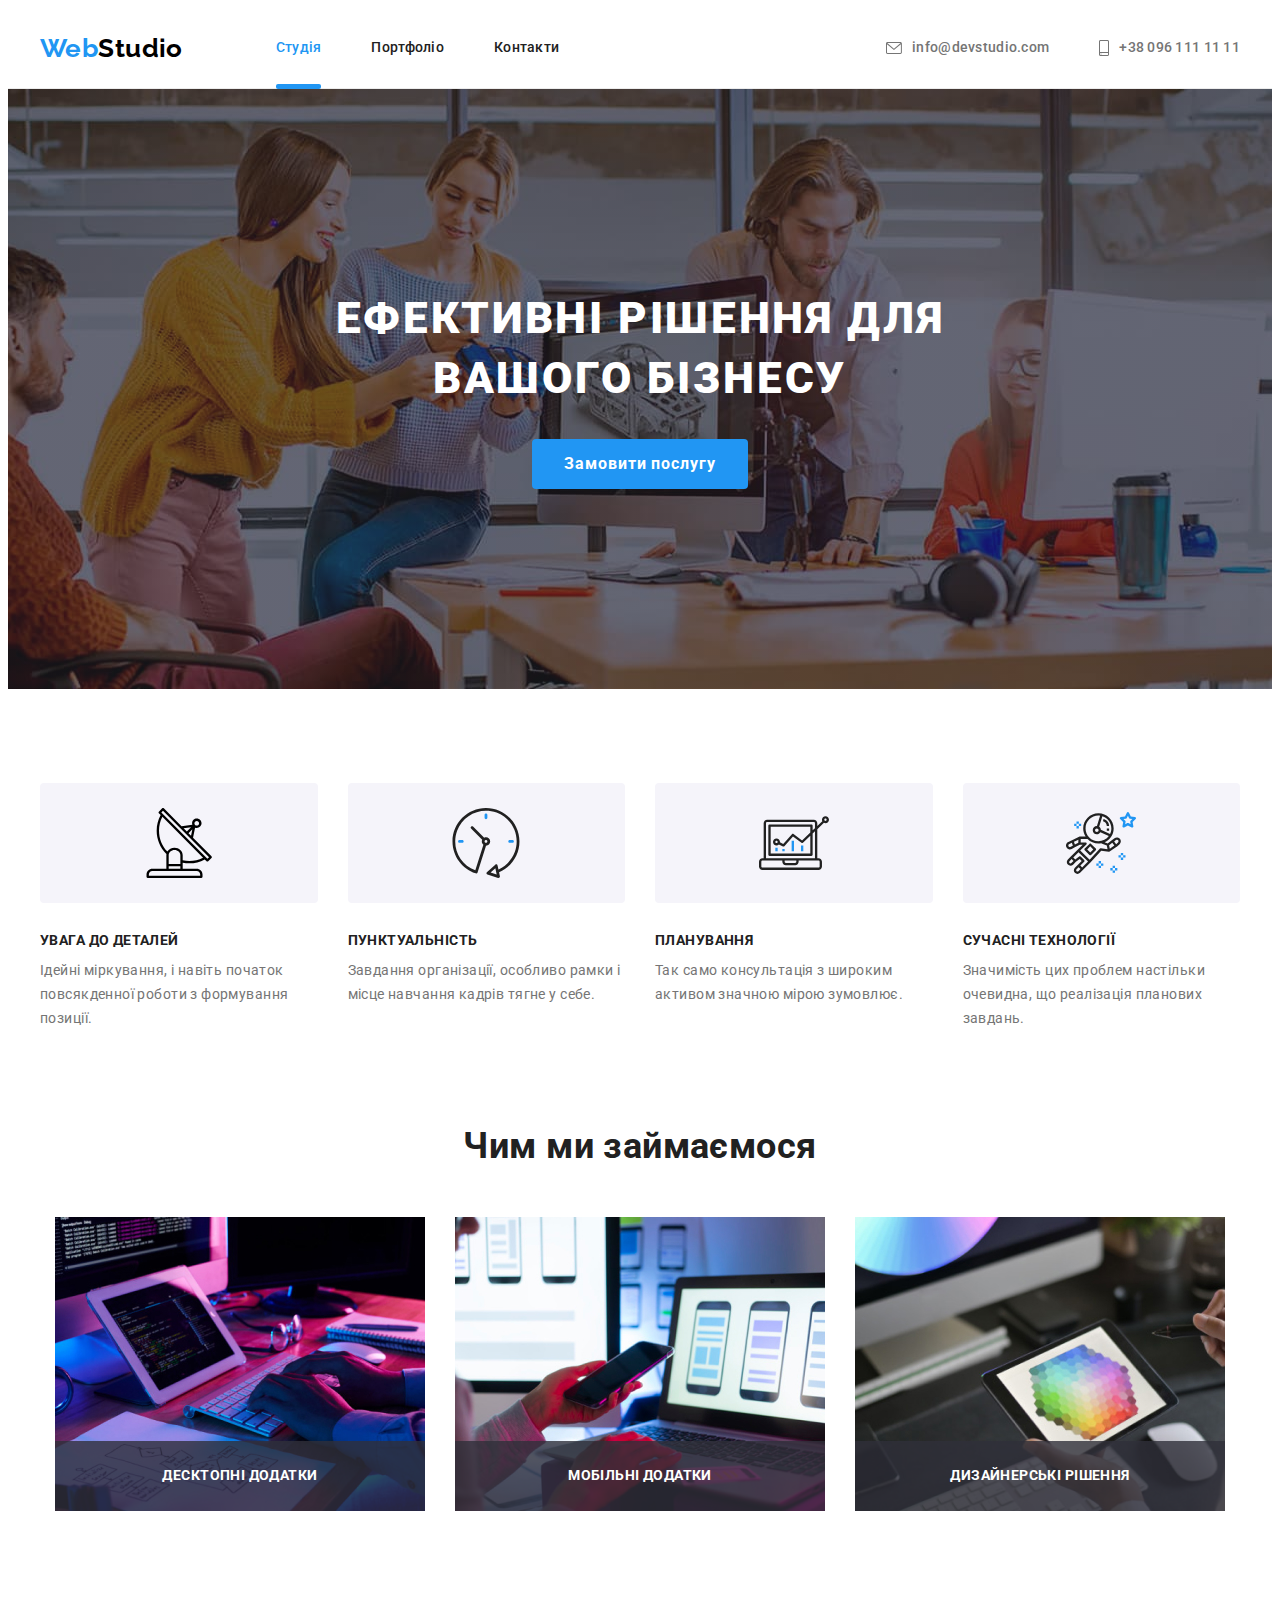
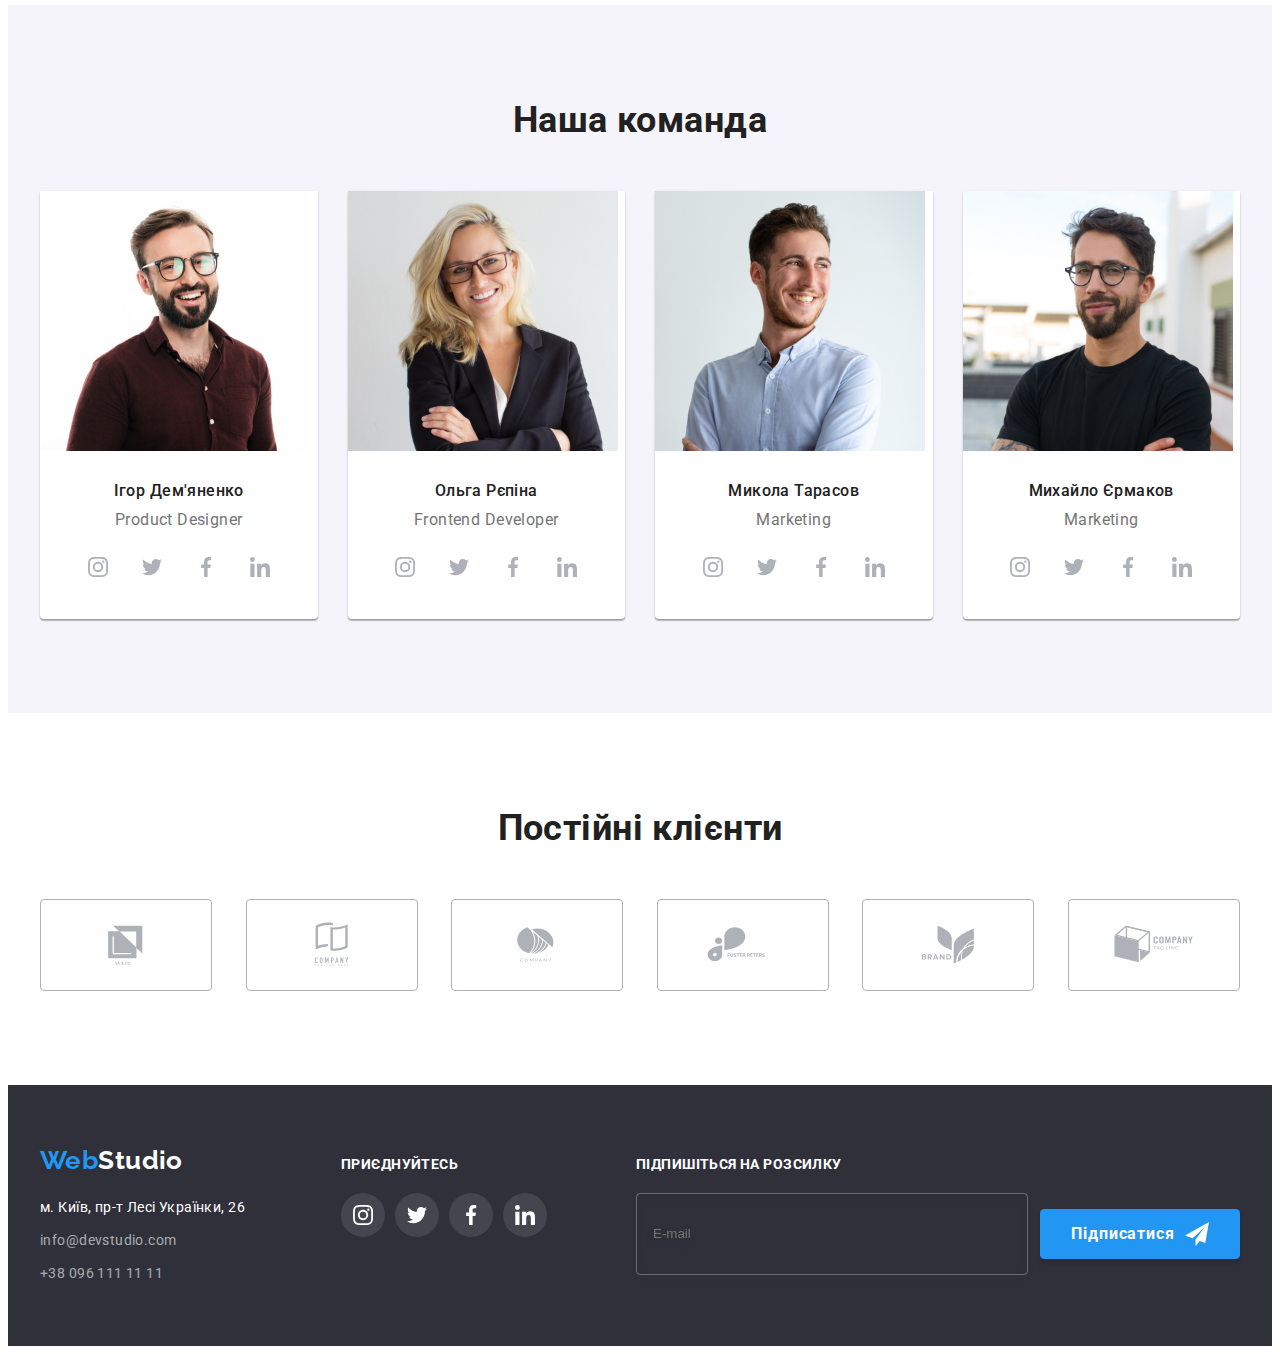
==== commit 4b819b12: "modal+footer" ====
--- a/index.html
+++ b/index.html
@@ -58,26 +58,26 @@
                             </svg>
                         </button>
                     </div>
-                    <form class="order__form" action="index.html" name="f1" method="get">
-                        <h3 class="form__title">Залиште свої дані, ми вам передзвонимо</h3>
+                    <form class="order__form" name="order__form">
+                        <p class="form__title">Залиште свої дані, ми вам передзвонимо</p>
                         <label class="form__label" for="name">Ім'я</label>
                         <div class="input-wrap">
                             <input class="form__input name" type="text" name="name" id="name" required>
-                            <svg class="icon icon-name" width="12" height="12">
+                            <svg class="icon icon-name" width="18" height="18">
                             <use href="./images/sprite.svg#modal-person"></use>
                             </svg>
                         </div>
                         <label class="form__label" for="tel">Телефон</label>
                         <div class="input-wrap">
                             <input class="form__input tel" type='tel' name="tel" id="tel" required>
-                            <svg class="icon icon-tel" width="12" height="12">
+                            <svg class="icon icon-tel" width="18" height="18">
                                 <use href="./images/sprite.svg#modal-phone"></use>
                             </svg>
                         </div>
                         <label class="form__label" for="email">Пошта</label>
                         <div class="input-wrap">
                             <input class="form__input email" type="email" name="email" id="email" required>
-                            <svg class="icon icon-email" width="12" height="12">
+                            <svg class="icon icon-email" width="18" height="18">
                                 <use href="./images/sprite.svg#modal-email"></use>
                             </svg>
                         </div>
@@ -85,11 +85,10 @@
                             <label class="form__label" for="form-text">Коментар</label>
                             <textarea class="form__input form__text" id="form-text" placeholder="Введіть текст"></textarea>
                         </div>
-                    </form>
+                   
                     
                     <label class="form-field-checkbox">
                         <input class="checkbox" type="checkbox" name="topic" value="check">
-                        <span class="icon-topic"></span>
                         <span class="checkbox-text">
                             Погоджуюся з розсилкою та приймаю
                             <a href="" class="checkbox-link">Умови договору</a>
@@ -97,8 +96,10 @@
                     </label>
                     
                     <button class="modal__button-send">Відправити</button>
-                </div>
-            
+               
+            </form>
+            </div>
+            </div>
         </section>
 
         <section class="features section">
@@ -398,7 +399,7 @@
                     </ul>
                 </address>
             </div>
-
+    
             <div class="site-footer__social-links">
                 <p class="site-footer__heading">Приєднуйтесь</p>
                 <ul class="site-footer__social-list social-links">
@@ -433,16 +434,16 @@
                 </ul>
             </div>
             <div class="subscribe">
-                <h3 class="subscribe__title">Підпишіться на розсилку</h3>
-                <div class="button-div">
+                <p class="subscribe__title">Підпишіться на розсилку</p>
+                <form class="button-div">
                     <input type="text" placeholder="E-mail" class="subscribe__input" />
-                    <button class="subscribe__button">
+                    <button type="submit"  class="subscribe__button">
                         Підписатися
                         <svg class="svg-send__icon-send" height="24" width="24">
                             <use href="./images/sprite.svg#icon-send"></use>
                         </svg>
                     </button>
-                </div>
+                </form>
             </div>
         </div>
     </footer>
--- a/css/styles.css
+++ b/css/styles.css
@@ -201,9 +201,7 @@
 }
 
 .icon {
-    display: inline-block;
-    align-items: center;
-    justify-content: center;
+    transition: fill cubic-bezier(0.4, 0, 0.2, 1);
 }
 
 .logo {
@@ -314,6 +312,9 @@
     border: 1px solid rgba(0, 0, 0, 0.1);
     background-color: var(--primary-bt-color);
     border-radius: 50%;
+    align-items: center;
+    justify-content: center;
+    display: inline-flex;
 }
 
 .close-wrap {
@@ -342,30 +343,32 @@
     line-height: 1.16;
     letter-spacing: 0.01em;
     color: var(--primary-text-color);
-    display: flex;
+   display: block;
+   text-align: left;
+   margin-bottom: 4px;
 }
 
 .input-wrap {
     position: relative;
+    margin-bottom: 10px; 
+}
+
+.input-wrap:last-of-type {
+    margin-bottom: 20px;
+}
+
+.order__form .icon {
+    position: absolute;
+    top: 50%;
+    left: 12px;
+    transform: translateY(-50%);
     fill: var(--title-text-color);
-    transition: fill cubic-bezier(0.4, 0, 0.2, 1);
-}
-
-.input-wrap:hover .form__input,
-.input-wrap:focus .form__input {
-    border-color: var(--accent-colorr);
-}
-
-.input-wrap:hover,
-.input-wrap:focus {
+    transition: fill 250ms cubic-bezier(0.4, 0, 0.2, 1);
+    pointer-events: none;
+}
+
+.form__input:focus + .icon {
     fill: var(--accent-color);
-}
-
-.order__form .icon {
-    position: absolute;
-    top: 16px;
-    left: 16px;
-    fill: inherit;
 }
 
 .form__input {
@@ -377,15 +380,20 @@
     letter-spacing: 0.01em;
     border-radius: 4px;
     padding-left: 42px;
-    margin-top: 4px;
+    outline: transparent;
     transition: border-color 250ms cubic-bezier(0.4, 0, 0.2, 1);
 }
 
+
+.form__input:focus {
+    border-color: var(--accent-color);
+}
 .order .input-wrap:not(:last-child) {
     margin-bottom: 10px;
 }
 
 .form__text {
+    display: block;
     height: 130px;
     resize: none;
     padding: 12px 16px;
@@ -544,53 +552,45 @@
     text-transform: uppercase;
     color: var(--primary-bt-color);
 }
+
 .form-field-checkbox {
-    display: inline-flex;
+    display:flex;
     align-items: center;
     margin-bottom: 30px;
-}
-.form-field-checkbox {
-    display: inline-flex;
-    align-items: center;
-    margin-bottom: 30px;
+    justify-content: center;
 }
 
 .checkbox {
-    position: absolute;
-    width: 1px;
-    height: 1px;
-    margin: -1px;
-    padding: 0;
-    overflow: hidden;
-    border: 0;
-    clip: rect(0 0 0 0);
-}
-
-.icon-topic {
-    display: inline-block;
-    width: 15px;
-    height: 15px;
-    margin-right: 8px;
-    border: 2px solid var(--title-text-color);
-    border-radius: 4px;
-    box-shadow: 0px 2px 1px rgba(0, 0, 0, 0.2), 0px 1px 1px rgba(0, 0, 0, 0.14),
-        0px 1px 3px rgba(0, 0, 0, 0.12);
-}
-
-.checkbox:checked+.icon-topic {
+  appearance: none;
+    display: block;
+        width: 16px;
+        height: 15px;
+        margin-right: 8px;
+        border: 2px solid var(--title-text-color);
+        border-radius: 2px;
+        background-size: 0;
+        transition: background-size 250ms cubic-bezier(0.4, 0, 0.2, 1), background-color 250ms cubic-bezier(0.4, 0, 0.2, 1),
+        background-position 250ms cubic-bezier(0.4, 0, 0.2, 1), border 250ms cubic-bezier(0.4, 0, 0.2, 1);
+    }
+
+
+.icon-topic {}
+ 
+
+.checkbox:checked {
     border-color: var(--accent-color);
     background-color: var(--accent-color);
     background-image: url(../images/icon-check.svg);
-    background-size: contain;
+    background-size: 16px 15px;
+    background-position: center;
 }
 
 .checkbox-text {
     font-size: 14px;
     line-height: 1.71;
-    margin: 0px;
-    padding: 0px;
     letter-spacing: 0.03em;
     color: var(--primary-text-color);
+    user-select: none;
 }
 
 .checkbox-link {
@@ -598,12 +598,6 @@
     color: var(--accent-color);
 }
 
-.button-div input {
-    margin: 0;
-    padding: 18px 12px;
-    border-radius: 4px;
-    box-shadow: 0px 4px 4px rgba(0, 0, 0, 0.15);
-}
 .modal__button-send {
     display: inline-block;
     border-radius: 4px;
@@ -612,13 +606,11 @@
     border: 1px solid transparent;
     color: var(--primary-bt-color);
     background-color: var(--accent-color);
-    font-family: inherit;
-    font-weight: bold;
+    font-weight: 700;
     font-size: 16px;
     line-height: 1.87;
+    letter-spacing: 0.06em;
     text-decoration: none;
-    text-align: center;
-    transition: transform 250ms cubic-bezier(0.4, 0, 0.2, 1);
     box-shadow: 0px 4px 4px rgba(0, 0, 0, 0.15);
 }
 .features-heading,
@@ -947,12 +939,7 @@
     line-height: 1.87;
 }
 
-.button-div input {
-    margin: 0;
-    padding: 18px 12px;
-    border-radius: 4px;
-    box-shadow: 0px 4px 4px rgba(0, 0, 0, 0.15);
-}
+
 .site-footer {
     padding-top: 60px;
     padding-bottom: 60px;
@@ -1035,12 +1022,14 @@
     line-height: 1.17;
     color: var(--title-text-color);
 }
+.subscribe{
+    margin-left: auto;
+}
 .subscribe__title {
     color: var(--primary-bt-color);
     font-weight: 700;
     line-height: 1.14;
-    margin-left: 93px;
-    padding-bottom: 20px;
+    margin-bottom: 20px;
     text-transform: uppercase;
 }
 
@@ -1050,6 +1039,8 @@
     background-color: var(--foot-bg);
     border: 1px solid var(--border-input);
     border-radius: 4px;
+    padding: 15px 16px;
+    filter: drop-shadow(0px 4px 4px rgba(0, 0, 0, 0.15));
 }
 
 .subscribe__button {
@@ -1064,6 +1055,10 @@
     margin-left: 12px;
     border: 1px solid var(--accent-color);
     box-shadow: 0px 4px 4px rgba(0, 0, 0, 0.15);
+    font-weight: 700;
+    font-size: 16px;
+    line-height: 1.88;
+    letter-spacing: 0.06em;
 }
 
 .subscribe__button--icon::after {
@@ -1078,8 +1073,7 @@
 
 .button-div {
     display: flex;
-    align-items: baseline;
-    margin-left: 93px;
+    align-items: center;
 }
 
 .svg-send__icon-send {
